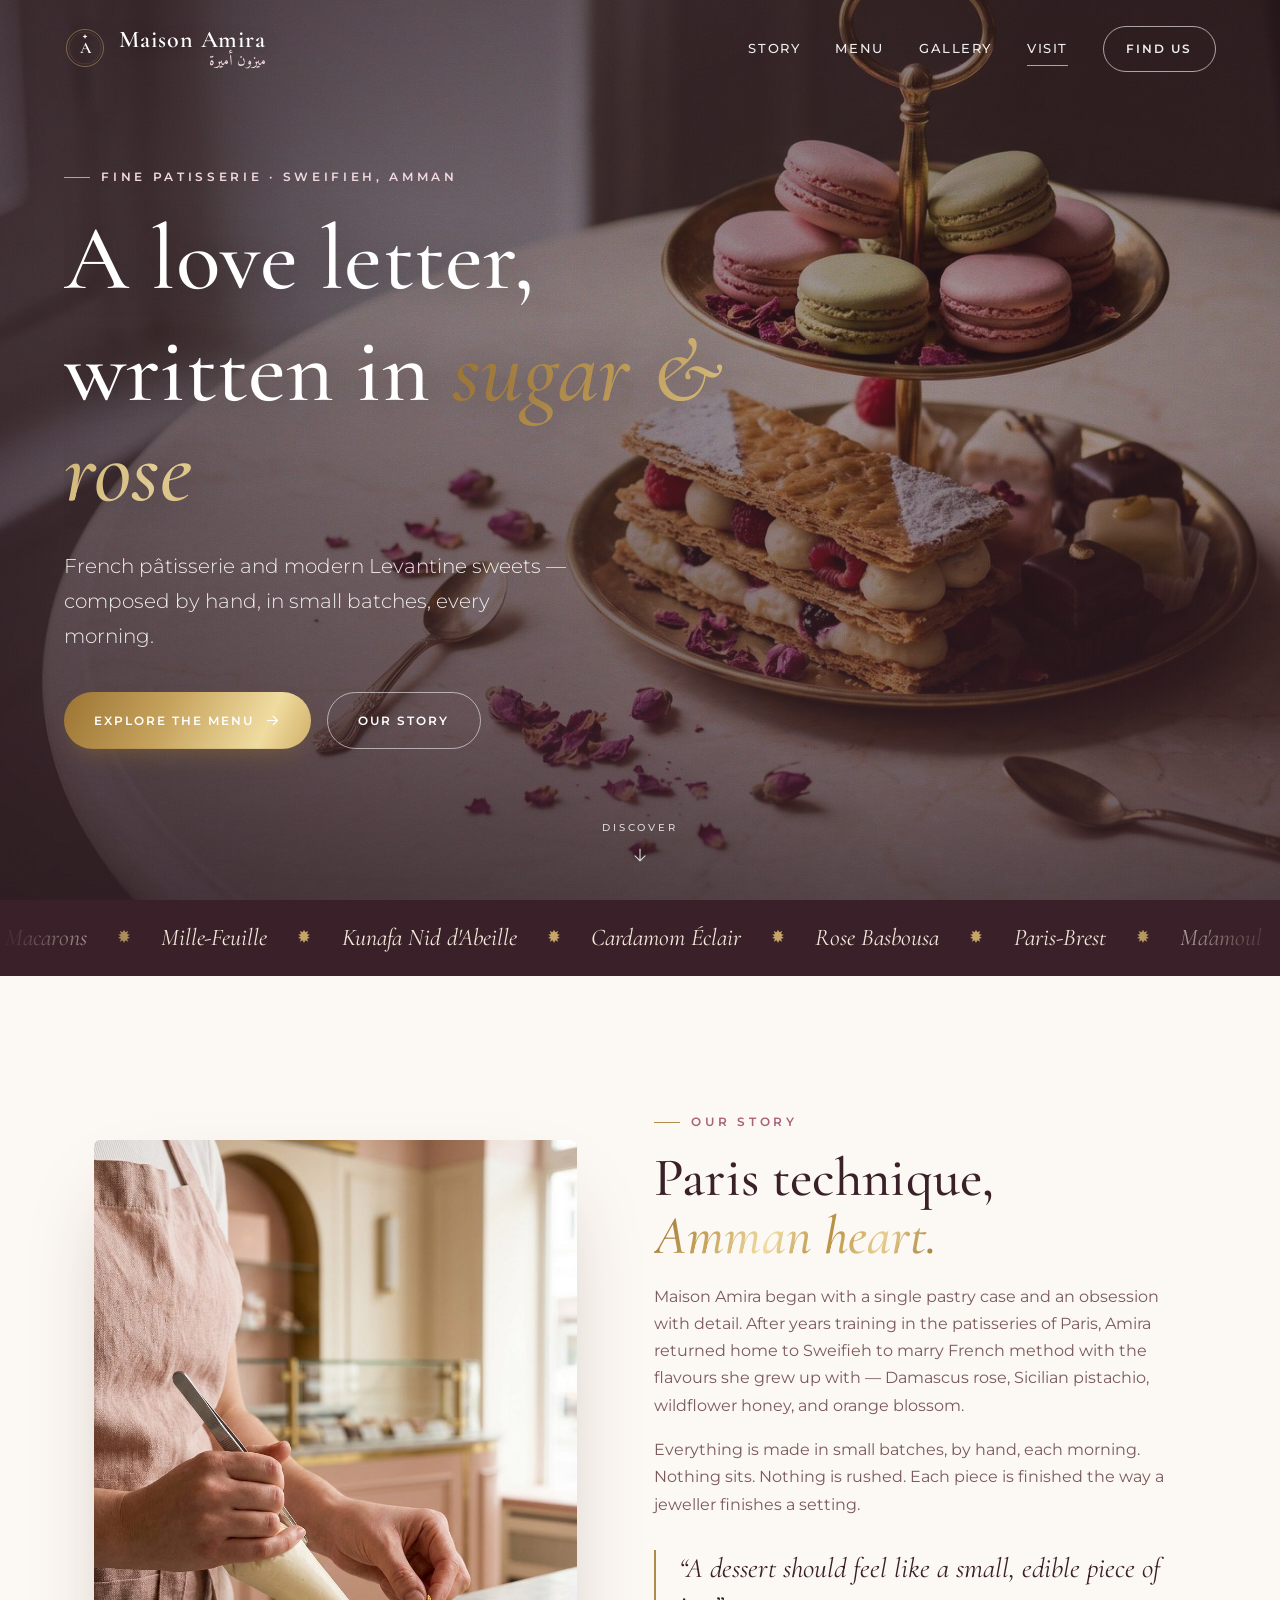
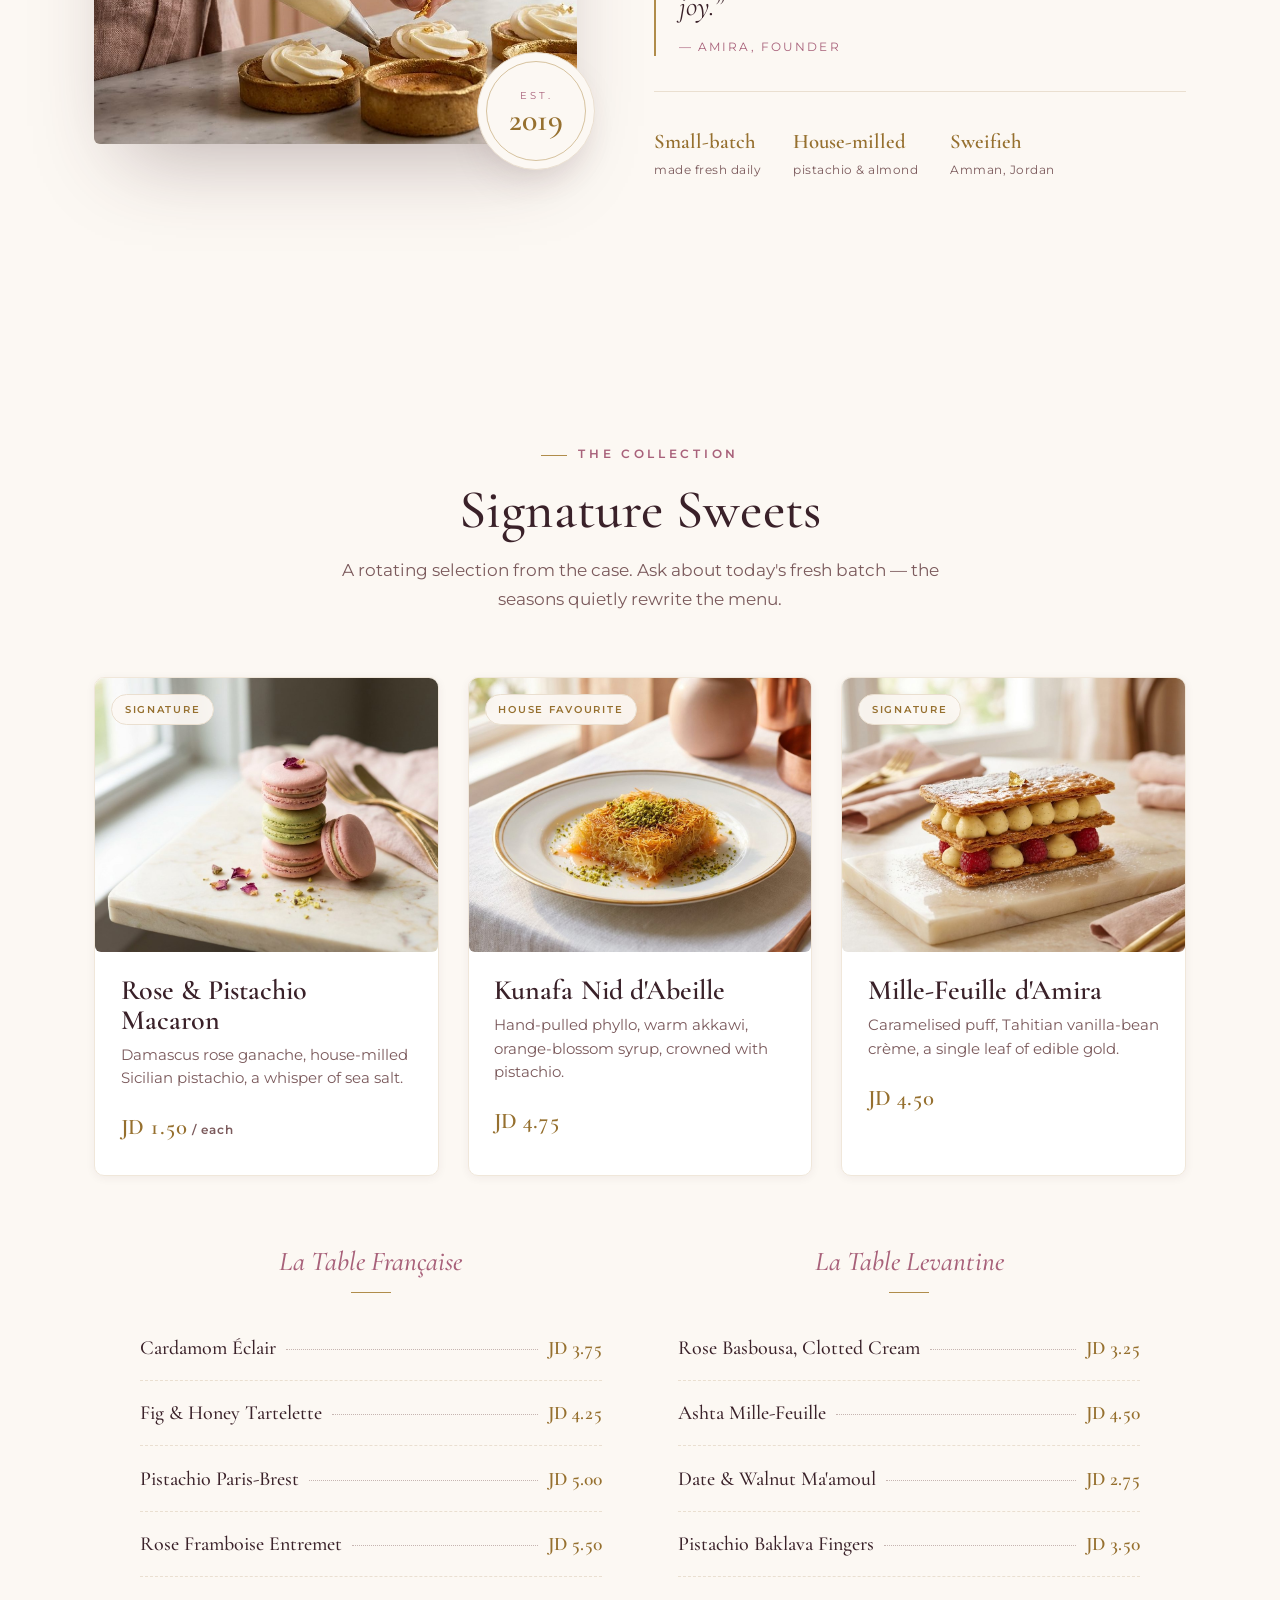
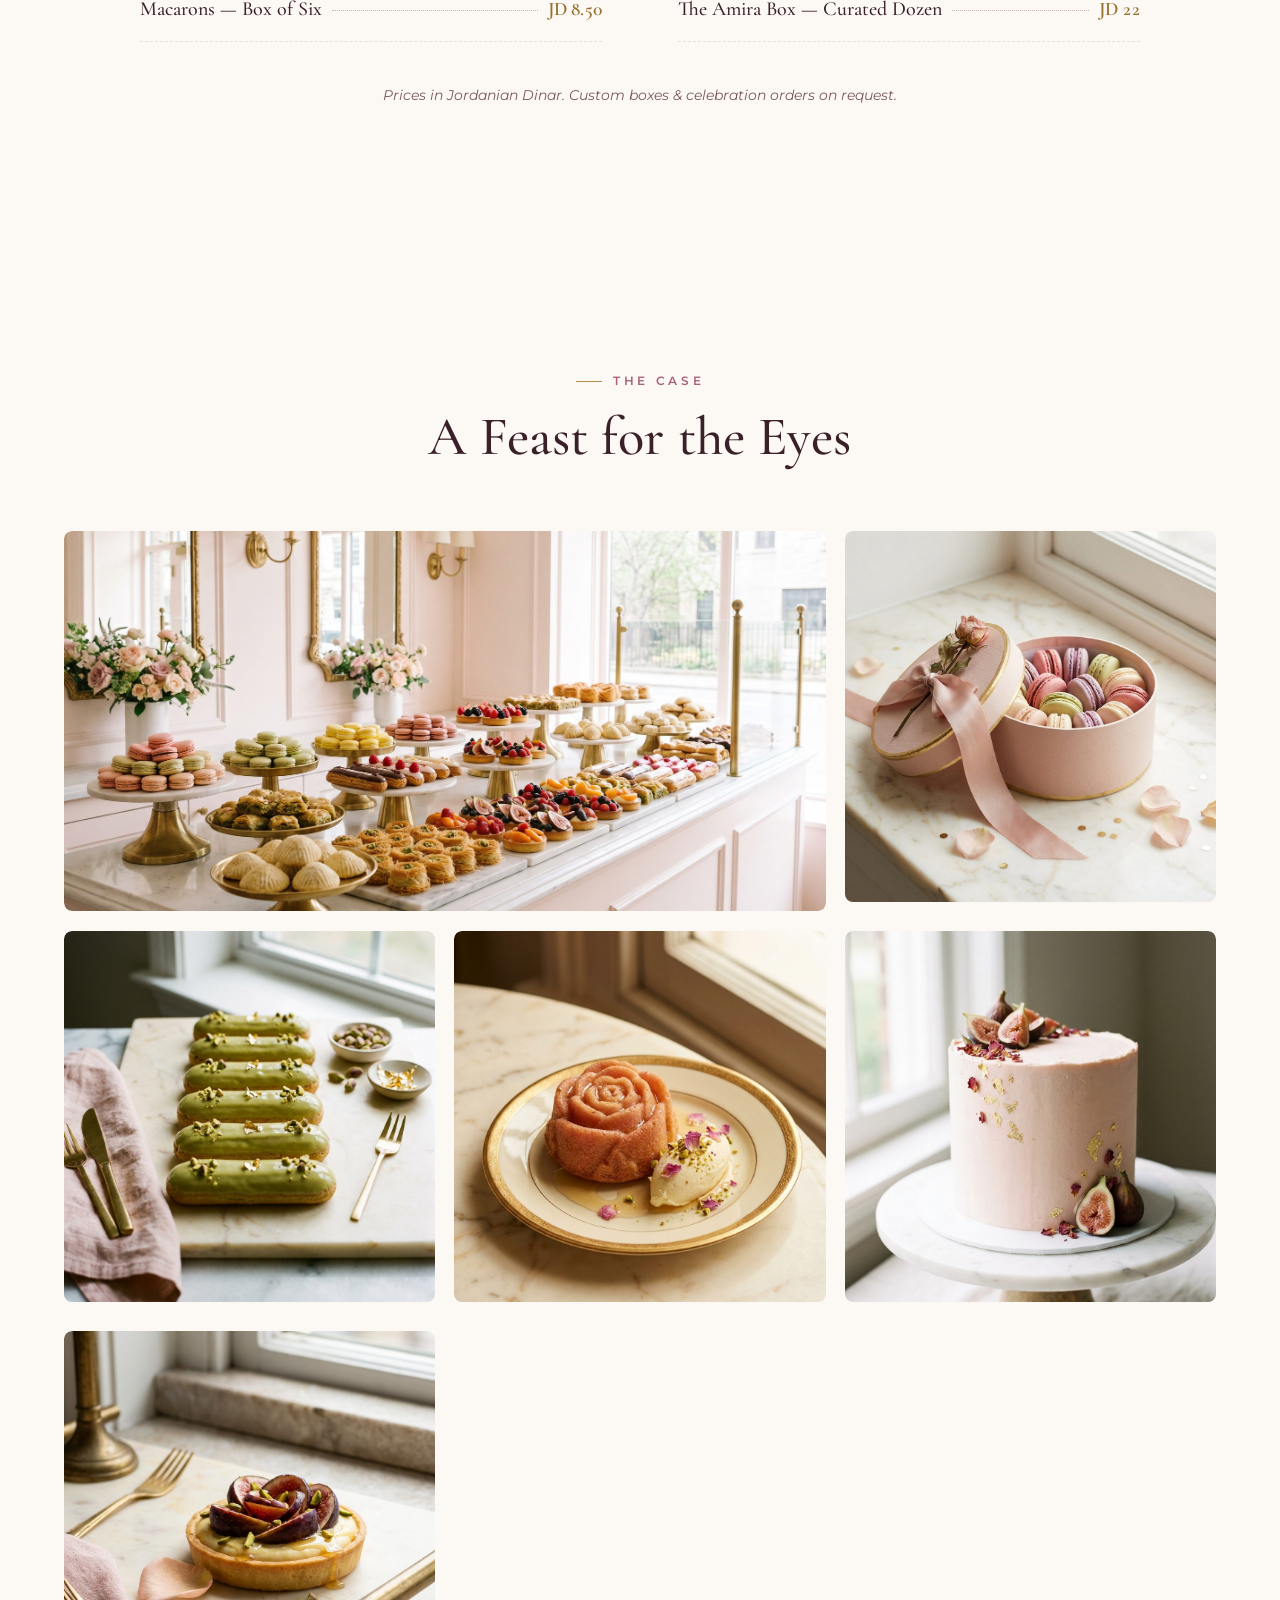
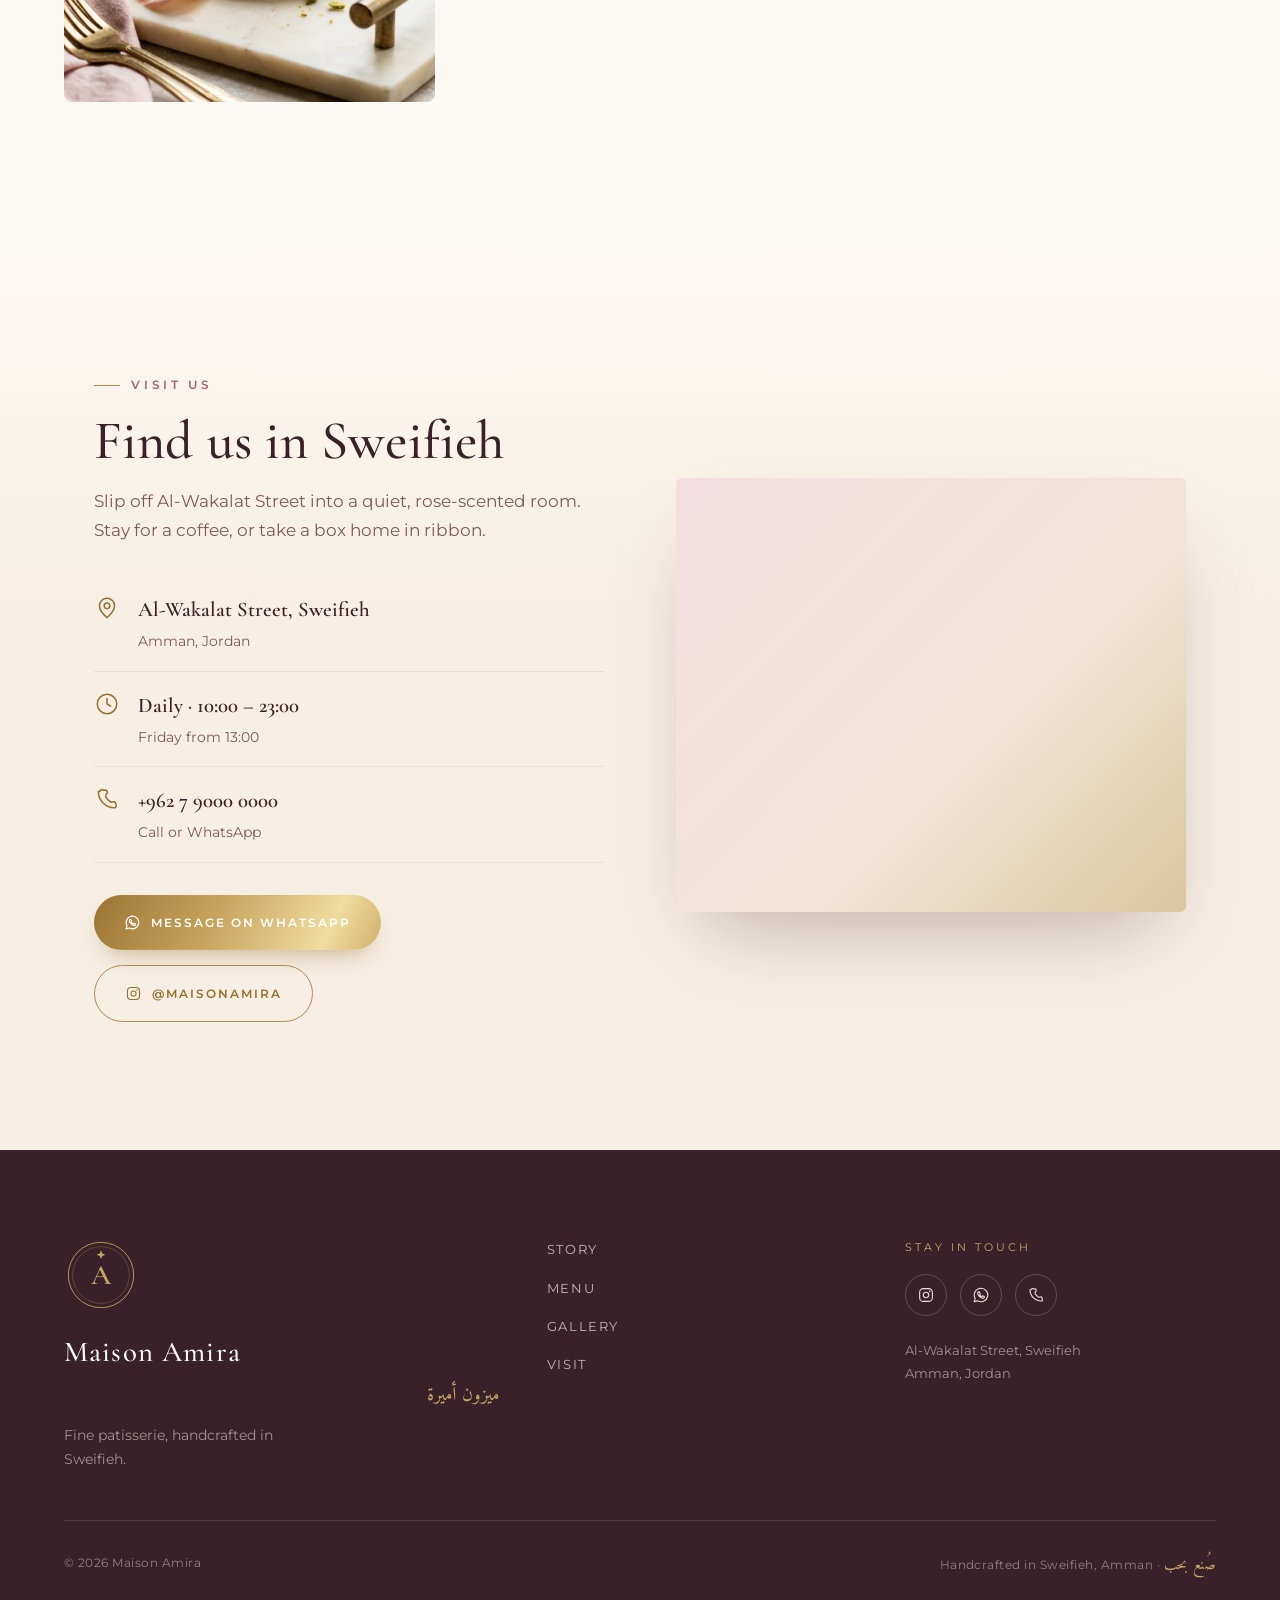
==== index.html @ 4241ad77 "Initial commit: Maison Amira patisserie site Static showcase site for a high-end dessert shop in Swe" ====
<!DOCTYPE html>
<html lang="en">
<head>
<meta charset="UTF-8" />
<meta name="viewport" content="width=device-width, initial-scale=1.0" />
<meta name="theme-color" content="#FCF8F3" />
<title>Maison Amira — Fine Patisserie · Sweifieh, Amman</title>
<meta name="description" content="Maison Amira is a fine patisserie in Sweifieh, Amman — French pâtisserie and modern Levantine sweets, handcrafted in small batches every morning." />

<!-- Open Graph / social -->
<meta property="og:type" content="website" />
<meta property="og:title" content="Maison Amira — Fine Patisserie · Sweifieh, Amman" />
<meta property="og:description" content="French pâtisserie and modern Levantine sweets, handcrafted in small batches every morning in Sweifieh, Amman." />
<meta property="og:image" content="assets/img/hero.jpg" />
<meta name="twitter:card" content="summary_large_image" />

<!-- Favicon: inline SVG monogram -->
<link rel="icon" href="data:image/svg+xml,%3Csvg xmlns='http://www.w3.org/2000/svg' viewBox='0 0 32 32'%3E%3Crect width='32' height='32' rx='7' fill='%23FCF8F3'/%3E%3Ctext x='16' y='23' font-family='Georgia,serif' font-size='19' font-weight='600' fill='%23B08C4A' text-anchor='middle'%3EA%3C/text%3E%3C/svg%3E" />

<!-- Fonts -->
<link rel="preconnect" href="https://fonts.googleapis.com" />
<link rel="preconnect" href="https://fonts.gstatic.com" crossorigin />
<link href="https://fonts.googleapis.com/css2?family=Cormorant+Garamond:ital,wght@0,400;0,500;0,600;0,700;1,400;1,500;1,600&family=Montserrat:wght@300;400;500;600&family=Amiri:wght@400;700&display=swap" rel="stylesheet" />

<link rel="stylesheet" href="css/styles.css?v=4" />
</head>
<body>

<!-- ============================================================
     LOADER — custom animated logo intro (masks first paint)
============================================================ -->
<div class="loader" id="loader" role="presentation" aria-hidden="true">
  <div class="loader__inner">
    <svg class="emblem emblem--lg" viewBox="0 0 120 120" fill="none" aria-hidden="true">
      <circle class="emblem__ring" cx="60" cy="60" r="53" />
      <circle class="emblem__ring emblem__ring--thin" cx="60" cy="60" r="46" />
      <path class="emblem__sprig" d="M60 96 C50 92 44 84 43 74" />
      <path class="emblem__sprig" d="M60 96 C70 92 76 84 77 74" />
      <path class="emblem__leaf" d="M47 82c-4-2-7-1-9 1 3 2 6 2 9-1z" />
      <path class="emblem__leaf" d="M50 88c-4-1-7 0-8 3 3 1 6 0 8-3z" />
      <path class="emblem__leaf" d="M73 82c4-2 7-1 9 1-3 2-6 2-9-1z" />
      <path class="emblem__leaf" d="M70 88c4-1 7 0 8 3-3 1-6 0-8-3z" />
      <path class="emblem__star" d="M60 20l2 5 5 2-5 2-2 5-2-5-5-2 5-2z" />
      <text class="emblem__mono" x="60" y="72" text-anchor="middle">A</text>
    </svg>
    <div class="loader__word">
      <span class="loader__name">Maison Amira</span>
      <span class="loader__ar" lang="ar" dir="rtl">ميزون أميرة</span>
    </div>
  </div>
</div>

<!-- ============================================================
     NAV
============================================================ -->
<header class="nav" id="nav">
  <div class="nav__wrap">
    <a class="brand" href="#top" aria-label="Maison Amira — home">
      <svg class="emblem emblem--sm" viewBox="0 0 120 120" fill="none" aria-hidden="true">
        <circle class="emblem__ring" cx="60" cy="60" r="53" />
        <circle class="emblem__ring emblem__ring--thin" cx="60" cy="60" r="46" />
        <path class="emblem__star" d="M60 20l2 5 5 2-5 2-2 5-2-5-5-2 5-2z" />
        <text class="emblem__mono" x="60" y="74" text-anchor="middle">A</text>
      </svg>
      <span class="brand__text">
        <span class="brand__name">Maison Amira</span>
        <span class="brand__ar" lang="ar" dir="rtl">ميزون أميرة</span>
      </span>
    </a>

    <nav class="nav__links" aria-label="Primary">
      <a href="#story">Story</a>
      <a href="#menu">Menu</a>
      <a href="#gallery">Gallery</a>
      <a href="#visit">Visit</a>
      <a class="btn btn--ghost nav__cta" href="#visit">Find Us</a>
    </nav>

    <button class="nav__toggle" id="navToggle" aria-label="Open menu" aria-expanded="false" aria-controls="mobileMenu">
      <span></span><span></span><span></span>
    </button>
  </div>
</header>

<!-- Mobile menu -->
<div class="mobile-menu" id="mobileMenu" aria-hidden="true">
  <nav class="mobile-menu__links" aria-label="Mobile">
    <a href="#story">Story</a>
    <a href="#menu">Menu</a>
    <a href="#gallery">Gallery</a>
    <a href="#visit">Visit</a>
    <a class="btn btn--gold" href="#visit">Find Us</a>
  </nav>
  <span class="mobile-menu__ar" lang="ar" dir="rtl">ميزون أميرة</span>
</div>

<main id="top">

  <!-- ==========================================================
       HERO
  ========================================================== -->
  <section class="hero" id="hero" data-cursor="dark">
    <div class="hero__media" data-parallax="0.18">
      <div class="hero__kenburns" style="background-image:url('assets/img/hero.jpg')" aria-hidden="true"></div>
      <!-- Optional muted video hero: drop your file at assets/hero.mp4 (+ .webm)
           and uncomment. It layers over the poster with zero other changes.
      <video class="hero__video" autoplay muted loop playsinline poster="assets/img/hero.jpg">
        <source src="assets/hero.webm" type="video/webm" />
        <source src="assets/hero.mp4"  type="video/mp4"  />
      </video>
      -->
    </div>
    <div class="hero__scrim" aria-hidden="true"></div>
    <div class="hero__grain" aria-hidden="true"></div>

    <div class="hero__content" data-parallax="-0.06">
      <p class="eyebrow eyebrow--light hero__el">Fine Patisserie · Sweifieh, Amman</p>
      <h1 class="hero__title">
        <span class="line"><span class="line__inner">A love letter,</span></span>
        <span class="line"><span class="line__inner">written in <em>sugar &amp; rose</em></span></span>
      </h1>
      <p class="hero__sub hero__el">
        French pâtisserie and modern Levantine sweets — composed by hand,
        in small batches, every morning.
      </p>
      <div class="hero__cta hero__el">
        <a class="btn btn--gold" href="#menu">
          Explore the Menu
          <svg viewBox="0 0 24 24" class="btn__icon" aria-hidden="true"><path d="M5 12h14M13 6l6 6-6 6" /></svg>
        </a>
        <a class="btn btn--line-light" href="#story">Our Story</a>
      </div>
    </div>

    <a href="#story" class="hero__scroll" aria-label="Scroll to story">
      <span>Discover</span>
      <svg viewBox="0 0 24 24" aria-hidden="true"><path d="M12 5v14M6 13l6 6 6-6" /></svg>
    </a>
  </section>

  <!-- ==========================================================
       MARQUEE
  ========================================================== -->
  <div class="marquee" aria-hidden="true" data-cursor="dark">
    <div class="marquee__track">
      <!-- duplicated twice for a seamless loop -->
      <span class="marquee__group">
        <span>Macarons</span><i class="blossom"></i>
        <span>Mille-Feuille</span><i class="blossom"></i>
        <span>Kunafa Nid d'Abeille</span><i class="blossom"></i>
        <span>Cardamom Éclair</span><i class="blossom"></i>
        <span>Rose Basbousa</span><i class="blossom"></i>
        <span>Paris-Brest</span><i class="blossom"></i>
        <span>Ma'amoul</span><i class="blossom"></i>
        <span>Ashta</span><i class="blossom"></i>
        <span>Baklava</span><i class="blossom"></i>
        <span>Entremets</span><i class="blossom"></i>
      </span>
      <span class="marquee__group">
        <span>Macarons</span><i class="blossom"></i>
        <span>Mille-Feuille</span><i class="blossom"></i>
        <span>Kunafa Nid d'Abeille</span><i class="blossom"></i>
        <span>Cardamom Éclair</span><i class="blossom"></i>
        <span>Rose Basbousa</span><i class="blossom"></i>
        <span>Paris-Brest</span><i class="blossom"></i>
        <span>Ma'amoul</span><i class="blossom"></i>
        <span>Ashta</span><i class="blossom"></i>
        <span>Baklava</span><i class="blossom"></i>
        <span>Entremets</span><i class="blossom"></i>
      </span>
    </div>
  </div>

  <!-- ==========================================================
       STORY
  ========================================================== -->
  <section class="story section" id="story">
    <div class="story__grid">
      <div class="story__media reveal">
        <div class="img-frame img-frame--tall">
          <img loading="lazy" onerror="this.classList.add('img-failed')"
               src="assets/img/story.jpg"
               alt="A Maison Amira pastry chef pipes cream and places gold leaf onto delicate tartlets" />
        </div>
        <div class="story__badge">
          <span class="story__badge-year">Est.</span>
          <span class="story__badge-num">2019</span>
        </div>
      </div>

      <div class="story__body">
        <p class="eyebrow reveal">Our Story</p>
        <h2 class="reveal">Paris technique,<br /><em>Amman heart.</em></h2>
        <p class="reveal">
          Maison Amira began with a single pastry case and an obsession with detail.
          After years training in the patisseries of Paris, Amira returned home to Sweifieh
          to marry French method with the flavours she grew up with — Damascus rose,
          Sicilian pistachio, wildflower honey, and orange blossom.
        </p>
        <p class="reveal">
          Everything is made in small batches, by hand, each morning. Nothing sits.
          Nothing is rushed. Each piece is finished the way a jeweller finishes a setting.
        </p>
        <blockquote class="pull-quote reveal">
          “A dessert should feel like a small, edible piece of joy.”
          <cite>— Amira, Founder</cite>
        </blockquote>
        <ul class="story__stats reveal">
          <li><strong>Small-batch</strong><span>made fresh daily</span></li>
          <li><strong>House-milled</strong><span>pistachio &amp; almond</span></li>
          <li><strong>Sweifieh</strong><span>Amman, Jordan</span></li>
        </ul>
      </div>
    </div>
  </section>

  <!-- ==========================================================
       MENU
  ========================================================== -->
  <section class="menu section" id="menu">
    <div class="section__head">
      <p class="eyebrow reveal">The Collection</p>
      <h2 class="reveal">Signature Sweets</h2>
      <p class="section__lead reveal">
        A rotating selection from the case. Ask about today's fresh batch —
        the seasons quietly rewrite the menu.
      </p>
    </div>

    <!-- Featured trio -->
    <div class="menu__featured">
      <article class="feat reveal">
        <div class="img-frame feat__img">
          <img loading="lazy" onerror="this.classList.add('img-failed')"
               src="assets/img/macaron.jpg"
               alt="Rose and pistachio macarons stacked on marble" />
          <span class="feat__tag">Signature</span>
        </div>
        <div class="feat__body">
          <h3>Rose &amp; Pistachio Macaron</h3>
          <p>Damascus rose ganache, house-milled Sicilian pistachio, a whisper of sea salt.</p>
          <span class="feat__price">JD 1.50 <em>/ each</em></span>
        </div>
      </article>

      <article class="feat reveal" data-reveal-delay="1">
        <div class="img-frame feat__img">
          <img loading="lazy" onerror="this.classList.add('img-failed')"
               src="assets/img/kunafa.jpg"
               alt="Golden kunafa topped with crushed pistachio on a gold-rimmed plate" />
          <span class="feat__tag">House Favourite</span>
        </div>
        <div class="feat__body">
          <h3>Kunafa Nid d'Abeille</h3>
          <p>Hand-pulled phyllo, warm akkawi, orange-blossom syrup, crowned with pistachio.</p>
          <span class="feat__price">JD 4.75</span>
        </div>
      </article>

      <article class="feat reveal" data-reveal-delay="2">
        <div class="img-frame feat__img">
          <img loading="lazy" onerror="this.classList.add('img-failed')"
               src="assets/img/millefeuille.jpg"
               alt="Mille-feuille with vanilla cream, raspberries and gold leaf" />
          <span class="feat__tag">Signature</span>
        </div>
        <div class="feat__body">
          <h3>Mille-Feuille d'Amira</h3>
          <p>Caramelised puff, Tahitian vanilla-bean crème, a single leaf of edible gold.</p>
          <span class="feat__price">JD 4.50</span>
        </div>
      </article>
    </div>

    <!-- Full list -->
    <div class="menu__lists">
      <div class="menu__col reveal">
        <h3 class="menu__cat">La Table Française</h3>
        <ul class="menu__list">
          <li><span class="menu__name">Cardamom Éclair</span><span class="menu__dots"></span><span class="menu__price">JD 3.75</span></li>
          <li><span class="menu__name">Fig &amp; Honey Tartelette</span><span class="menu__dots"></span><span class="menu__price">JD 4.25</span></li>
          <li><span class="menu__name">Pistachio Paris-Brest</span><span class="menu__dots"></span><span class="menu__price">JD 5.00</span></li>
          <li><span class="menu__name">Rose Framboise Entremet</span><span class="menu__dots"></span><span class="menu__price">JD 5.50</span></li>
          <li><span class="menu__name">Macarons — Box of Six</span><span class="menu__dots"></span><span class="menu__price">JD 8.50</span></li>
        </ul>
      </div>

      <div class="menu__col reveal" data-reveal-delay="1">
        <h3 class="menu__cat">La Table Levantine</h3>
        <ul class="menu__list">
          <li><span class="menu__name">Rose Basbousa, Clotted Cream</span><span class="menu__dots"></span><span class="menu__price">JD 3.25</span></li>
          <li><span class="menu__name">Ashta Mille-Feuille</span><span class="menu__dots"></span><span class="menu__price">JD 4.50</span></li>
          <li><span class="menu__name">Date &amp; Walnut Ma'amoul</span><span class="menu__dots"></span><span class="menu__price">JD 2.75</span></li>
          <li><span class="menu__name">Pistachio Baklava Fingers</span><span class="menu__dots"></span><span class="menu__price">JD 3.50</span></li>
          <li><span class="menu__name">The Amira Box — Curated Dozen</span><span class="menu__dots"></span><span class="menu__price">JD 22</span></li>
        </ul>
      </div>
    </div>
    <p class="menu__note reveal">Prices in Jordanian Dinar. Custom boxes &amp; celebration orders on request.</p>
  </section>

  <!-- ==========================================================
       GALLERY
  ========================================================== -->
  <section class="gallery section" id="gallery">
    <div class="section__head">
      <p class="eyebrow reveal">The Case</p>
      <h2 class="reveal">A Feast for the Eyes</h2>
    </div>

    <div class="gallery__grid">
      <figure class="gcard reveal" data-src="assets/img/display.jpg">
        <div class="img-frame"><img loading="lazy" onerror="this.classList.add('img-failed')" src="assets/img/display.jpg" alt="The Maison Amira patisserie counter, laid with pastries on gold stands" /></div>
        <figcaption>The patisserie counter</figcaption>
      </figure>
      <figure class="gcard reveal" data-reveal-delay="1" data-src="assets/img/box.jpg">
        <div class="img-frame"><img loading="lazy" onerror="this.classList.add('img-failed')" src="assets/img/box.jpg" alt="A blush gift box of assorted macarons tied with silk ribbon" /></div>
        <figcaption>The Amira Box</figcaption>
      </figure>
      <figure class="gcard reveal" data-reveal-delay="2" data-src="assets/img/eclair.jpg">
        <div class="img-frame"><img loading="lazy" onerror="this.classList.add('img-failed')" src="assets/img/eclair.jpg" alt="Pistachio-glazed éclairs finished with gold leaf" /></div>
        <figcaption>Pistachio éclairs</figcaption>
      </figure>
      <figure class="gcard reveal" data-src="assets/img/basbousa.jpg">
        <div class="img-frame"><img loading="lazy" onerror="this.classList.add('img-failed')" src="assets/img/basbousa.jpg" alt="Rose basbousa with a quenelle of clotted cream and pistachio" /></div>
        <figcaption>Rose basbousa &amp; cream</figcaption>
      </figure>
      <figure class="gcard reveal" data-reveal-delay="1" data-src="assets/img/cake.jpg">
        <div class="img-frame"><img loading="lazy" onerror="this.classList.add('img-failed')" src="assets/img/cake.jpg" alt="A blush celebration cake with gold leaf and fresh figs" /></div>
        <figcaption>Celebration cakes, to order</figcaption>
      </figure>
      <figure class="gcard reveal" data-reveal-delay="2" data-src="assets/img/tart.jpg">
        <div class="img-frame"><img loading="lazy" onerror="this.classList.add('img-failed')" src="assets/img/tart.jpg" alt="Fig and honey tartelette with vanilla cream" /></div>
        <figcaption>Fig &amp; honey tartelette</figcaption>
      </figure>
    </div>
  </section>

  <!-- ==========================================================
       VISIT
  ========================================================== -->
  <section class="visit section" id="visit">
    <div class="visit__grid">
      <div class="visit__info">
        <p class="eyebrow reveal">Visit Us</p>
        <h2 class="reveal">Find us in Sweifieh</h2>
        <p class="section__lead reveal">
          Slip off Al-Wakalat Street into a quiet, rose-scented room.
          Stay for a coffee, or take a box home in ribbon.
        </p>

        <ul class="visit__details reveal">
          <li>
            <svg class="ico" viewBox="0 0 24 24" aria-hidden="true"><path d="M12 21s7-6.3 7-11a7 7 0 1 0-14 0c0 4.7 7 11 7 11z"/><circle cx="12" cy="10" r="2.6"/></svg>
            <div><strong>Al-Wakalat Street, Sweifieh</strong><span>Amman, Jordan</span></div>
          </li>
          <li>
            <svg class="ico" viewBox="0 0 24 24" aria-hidden="true"><circle cx="12" cy="12" r="9"/><path d="M12 7v5l3.5 2"/></svg>
            <div><strong>Daily · 10:00 – 23:00</strong><span>Friday from 13:00</span></div>
          </li>
          <li>
            <svg class="ico" viewBox="0 0 24 24" aria-hidden="true"><path d="M4 5c0 8.3 6.7 15 15 15 1 0 1.7-.8 1.5-1.8l-.5-2.4a1.5 1.5 0 0 0-1.7-1.2l-2.6.4a12 12 0 0 1-4.9-4.9l.4-2.6A1.5 1.5 0 0 0 9.7 4l-2.4-.5C6.3 3.3 5.5 4 5.5 5H4z"/></svg>
            <div><strong>+962 7 9000 0000</strong><span>Call or WhatsApp</span></div>
          </li>
        </ul>

        <div class="visit__cta reveal">
          <a class="btn btn--gold" href="https://wa.me/962790000000" target="_blank" rel="noopener">
            <svg class="btn__icon" viewBox="0 0 24 24" aria-hidden="true"><path d="M12 3a9 9 0 0 0-7.7 13.6L3 21l4.5-1.2A9 9 0 1 0 12 3z"/><path d="M8.5 8.4c.2-.5.4-.5.6-.5h.5c.2 0 .4 0 .6.5l.7 1.6c.1.2 0 .4-.1.6l-.5.6c-.1.2-.2.3 0 .6a6 6 0 0 0 2.6 2.3c.3.1.4.1.6-.1l.6-.7c.2-.2.3-.2.6-.1l1.6.8c.2.1.3.2.3.4 0 .5-.3 1.3-.9 1.5-1 .4-2.3.2-4-.7a9 9 0 0 1-3.5-3.6c-.7-1.3-.7-2.4-.3-3.5z"/></svg>
            Message on WhatsApp
          </a>
          <a class="btn btn--line" href="https://instagram.com/maisonamira" target="_blank" rel="noopener">
            <svg class="btn__icon" viewBox="0 0 24 24" aria-hidden="true"><rect x="3.5" y="3.5" width="17" height="17" rx="5"/><circle cx="12" cy="12" r="3.6"/><circle cx="17" cy="7" r="1.1" fill="currentColor" stroke="none"/></svg>
            @maisonamira
          </a>
        </div>
      </div>

      <div class="visit__map reveal">
        <div class="img-frame img-frame--map">
          <iframe
            title="Map of Maison Amira in Sweifieh, Amman"
            src="https://www.google.com/maps?q=Sweifieh,+Amman,+Jordan&z=15&output=embed"
            loading="lazy" referrerpolicy="no-referrer-when-downgrade"></iframe>
        </div>
      </div>
    </div>
  </section>

</main>

<!-- ============================================================
     FOOTER
============================================================ -->
<footer class="footer" data-cursor="dark">
  <div class="footer__top">
    <div class="footer__brand">
      <svg class="emblem emblem--md" viewBox="0 0 120 120" fill="none" aria-hidden="true">
        <circle class="emblem__ring" cx="60" cy="60" r="53" />
        <circle class="emblem__ring emblem__ring--thin" cx="60" cy="60" r="46" />
        <path class="emblem__star" d="M60 20l2 5 5 2-5 2-2 5-2-5-5-2 5-2z" />
        <text class="emblem__mono" x="60" y="74" text-anchor="middle">A</text>
      </svg>
      <p class="footer__name">Maison Amira</p>
      <p class="footer__ar" lang="ar" dir="rtl">ميزون أميرة</p>
      <p class="footer__tag">Fine patisserie, handcrafted in Sweifieh.</p>
    </div>

    <nav class="footer__nav" aria-label="Footer">
      <a href="#story">Story</a>
      <a href="#menu">Menu</a>
      <a href="#gallery">Gallery</a>
      <a href="#visit">Visit</a>
    </nav>

    <div class="footer__connect">
      <p class="footer__label">Stay in touch</p>
      <div class="footer__social">
        <a href="https://instagram.com/maisonamira" target="_blank" rel="noopener" aria-label="Instagram">
          <svg viewBox="0 0 24 24" aria-hidden="true"><rect x="3.5" y="3.5" width="17" height="17" rx="5"/><circle cx="12" cy="12" r="3.6"/><circle cx="17" cy="7" r="1.1" fill="currentColor" stroke="none"/></svg>
        </a>
        <a href="https://wa.me/962790000000" target="_blank" rel="noopener" aria-label="WhatsApp">
          <svg viewBox="0 0 24 24" aria-hidden="true"><path d="M12 3a9 9 0 0 0-7.7 13.6L3 21l4.5-1.2A9 9 0 1 0 12 3z"/><path d="M8.5 8.4c.2-.5.4-.5.6-.5h.5c.2 0 .4 0 .6.5l.7 1.6c.1.2 0 .4-.1.6l-.5.6c-.1.2-.2.3 0 .6a6 6 0 0 0 2.6 2.3c.3.1.4.1.6-.1l.6-.7c.2-.2.3-.2.6-.1l1.6.8c.2.1.3.2.3.4 0 .5-.3 1.3-.9 1.5-1 .4-2.3.2-4-.7a9 9 0 0 1-3.5-3.6c-.7-1.3-.7-2.4-.3-3.5z"/></svg>
        </a>
        <a href="tel:+962790000000" aria-label="Phone">
          <svg viewBox="0 0 24 24" aria-hidden="true"><path d="M4 5c0 8.3 6.7 15 15 15 1 0 1.7-.8 1.5-1.8l-.5-2.4a1.5 1.5 0 0 0-1.7-1.2l-2.6.4a12 12 0 0 1-4.9-4.9l.4-2.6A1.5 1.5 0 0 0 9.7 4l-2.4-.5C6.3 3.3 5.5 4 5.5 5H4z"/></svg>
        </a>
      </div>
      <p class="footer__addr">Al-Wakalat Street, Sweifieh<br />Amman, Jordan</p>
    </div>
  </div>

  <div class="footer__bottom">
    <p>© <span id="year">2026</span> Maison Amira</p>
    <p>Handcrafted in Sweifieh, Amman · <span lang="ar" dir="rtl">صُنع بحب</span></p>
  </div>
</footer>

<!-- Lightbox -->
<div class="lightbox" id="lightbox" aria-hidden="true" role="dialog" aria-modal="true" aria-label="Image viewer">
  <button class="lightbox__close" id="lightboxClose" aria-label="Close image">
    <svg viewBox="0 0 24 24" aria-hidden="true"><path d="M6 6l12 12M18 6L6 18"/></svg>
  </button>
  <img id="lightboxImg" src="" alt="" />
</div>

<!-- Custom cursor (fine-pointer devices only; activated by JS) -->
<div class="cursor-layer" aria-hidden="true">
  <div class="cursor" id="cursor"><span class="cursor__label"></span></div>
  <div class="cursor__dot" id="cursorDot"></div>
</div>

<script src="js/main.js?v=4"></script>
</body>
</html>
---- css/styles.css ----
/* =============================================================
   MAISON AMIRA — Fine Patisserie
   Design system: Blush & Gold Patisserie
   Cormorant Garamond (display) · Montserrat (UI) · Amiri (Arabic)
============================================================= */

/* ---------- Tokens ---------- */
:root {
  /* Surfaces */
  --cream:        #FCF8F3;
  --cream-2:      #F7EFE4;
  --sand:         #F1E5D6;
  --blush:        #F4DEE2;
  --blush-2:      #ECC7CE;

  /* Rose */
  --rose:         #C5859A;
  --rose-deep:    #A8617A;

  /* Ink */
  --wine:         #4A2A31;   /* primary text */
  --espresso:     #3A2129;
  --ink:          #2A1A20;
  --muted:        #7B5A5C;   /* body-muted, AA on cream */
  --muted-2:      #9A7E7A;

  /* Gold */
  --gold:         #B08C4A;
  --gold-soft:    #C6A667;
  --gold-deep:    #96702F;
  --gold-foil:    linear-gradient(115deg,#9C7433 0%,#C7A45E 22%,#F0DCA0 42%,#B98F42 60%,#E7CE8E 78%,#9C7433 100%);

  /* Lines */
  --line:         #EADFD0;
  --line-soft:    #F0E7DA;

  /* Type */
  --serif: "Cormorant Garamond", Georgia, "Times New Roman", serif;
  --sans:  "Montserrat", system-ui, -apple-system, "Segoe UI", sans-serif;
  --arab:  "Amiri", "Cormorant Garamond", serif;

  /* Rhythm */
  --container: 1220px;
  --gutter: clamp(1.25rem, 5vw, 5rem);
  --section-y: clamp(4.5rem, 10vw, 9rem);

  /* Motion */
  --ease: cubic-bezier(.22,.61,.36,1);
  --ease-out: cubic-bezier(.16,1,.3,1);

  --shadow-sm: 0 2px 10px rgba(74,42,49,.06);
  --shadow-md: 0 18px 45px -20px rgba(74,42,49,.28);
  --shadow-lg: 0 40px 80px -30px rgba(74,42,49,.35);

  --nav-h: 88px;
}

/* ---------- Reset ---------- */
*, *::before, *::after { box-sizing: border-box; margin: 0; padding: 0; }
html { scroll-behavior: smooth; -webkit-text-size-adjust: 100%; }
@media (prefers-reduced-motion: reduce) { html { scroll-behavior: auto; } }

body {
  font-family: var(--sans);
  background: var(--cream);
  color: var(--wine);
  font-size: 1rem;
  line-height: 1.7;
  font-weight: 400;
  -webkit-font-smoothing: antialiased;
  text-rendering: optimizeLegibility;
  overflow-x: hidden;
}

img { max-width: 100%; display: block; }
a { color: inherit; text-decoration: none; }
button { font-family: inherit; cursor: pointer; border: none; background: none; color: inherit; }
::selection { background: var(--blush-2); color: var(--ink); }

:focus-visible {
  outline: 2px solid var(--gold);
  outline-offset: 3px;
  border-radius: 2px;
}

/* ---------- Typography ---------- */
h1, h2, h3 { font-family: var(--serif); font-weight: 500; line-height: 1.06; color: var(--espresso); letter-spacing: .002em; }
h2 { font-size: clamp(2.1rem, 4.6vw, 3.4rem); }
h3 { font-size: clamp(1.4rem, 2.3vw, 1.75rem); font-weight: 600; }
em { font-style: italic; }

h1 em, h2 em {
  font-style: italic;
  background: var(--gold-foil);
  -webkit-background-clip: text;
  background-clip: text;
  color: transparent;
}

.eyebrow {
  font-family: var(--sans);
  font-size: .72rem;
  font-weight: 600;
  letter-spacing: .32em;
  text-transform: uppercase;
  color: var(--rose-deep);
  margin-bottom: 1.1rem;
  display: inline-flex;
  align-items: center;
  gap: .7rem;
}
.eyebrow::before {
  content: "";
  width: 26px; height: 1px;
  background: var(--gold);
  display: inline-block;
}
.eyebrow--light { color: #F3D9DE; }
.eyebrow--light::before { background: var(--gold-soft); }

/* ---------- Layout ---------- */
.section {
  padding: var(--section-y) var(--gutter);
  max-width: var(--container);
  margin: 0 auto;
}
.section__head { max-width: 640px; margin: 0 auto clamp(2.5rem, 5vw, 4rem); text-align: center; }
.section__head .eyebrow { justify-content: center; }
.section__lead { color: var(--muted); font-size: 1.05rem; margin-top: 1rem; }

/* ---------- Buttons ---------- */
.btn {
  display: inline-flex;
  align-items: center;
  gap: .6rem;
  font-family: var(--sans);
  font-size: .78rem;
  font-weight: 600;
  letter-spacing: .16em;
  text-transform: uppercase;
  padding: 1.05rem 1.9rem;
  border-radius: 100px;
  transition: transform .35s var(--ease), box-shadow .35s var(--ease), background .35s var(--ease), color .35s var(--ease), border-color .35s var(--ease);
  will-change: transform;
  white-space: nowrap;
}
.btn__icon { width: 17px; height: 17px; fill: none; stroke: currentColor; stroke-width: 1.6; stroke-linecap: round; stroke-linejoin: round; transition: transform .35s var(--ease); }
.btn:hover .btn__icon { transform: translateX(4px); }

.btn--gold {
  background: var(--gold-foil);
  background-size: 200% auto;
  color: #fff;
  box-shadow: 0 12px 26px -12px rgba(150,112,47,.6);
  background-position: 0% center;
}
.btn--gold:hover { transform: translateY(-3px); background-position: 100% center; box-shadow: 0 18px 34px -12px rgba(150,112,47,.7); }

.btn--line {
  border: 1px solid var(--gold);
  color: var(--gold-deep);
}
.btn--line:hover { background: var(--gold); color: #fff; transform: translateY(-3px); }

.btn--line-light {
  border: 1px solid rgba(255,255,255,.55);
  color: #fff;
}
.btn--line-light:hover { background: rgba(255,255,255,.14); border-color: #fff; transform: translateY(-3px); }

.btn--ghost {
  border: 1px solid var(--gold);
  color: var(--gold-deep);
  padding: .7rem 1.4rem;
}
.btn--ghost:hover { background: var(--gold); color: #fff; }

/* ---------- Emblem (logo mark) ---------- */
.emblem { display: block; }
.emblem__ring { stroke: var(--gold); stroke-width: 1.4; }
.emblem__ring--thin { stroke-width: .8; opacity: .55; }
.emblem__sprig { stroke: var(--gold); stroke-width: 1.4; stroke-linecap: round; }
.emblem__leaf { fill: var(--gold); }
.emblem__star { fill: var(--gold-soft); }
.emblem__mono { font-family: var(--serif); font-weight: 600; font-size: 46px; fill: var(--gold-deep); }
.emblem--sm { width: 42px; height: 42px; }
.emblem--md { width: 74px; height: 74px; }
.emblem--lg { width: 128px; height: 128px; }

/* ---------- Loader ---------- */
.loader {
  position: fixed; inset: 0; z-index: 2000;
  background: var(--cream);
  display: grid; place-items: center;
  transition: opacity .9s var(--ease), visibility .9s var(--ease);
  /* Failsafe: if JS never runs, the intro still clears and reveals the page. */
  animation: loaderFailsafe .8s ease 5s forwards;
}
@keyframes loaderFailsafe { to { opacity: 0; visibility: hidden; } }
.loader::after { /* soft blush glow behind mark */
  content: ""; position: absolute; width: 60vmin; height: 60vmin;
  background: radial-gradient(circle, rgba(236,199,206,.5), transparent 65%);
  filter: blur(20px);
}
.loader.is-done { opacity: 0; visibility: hidden; }
.loader__inner { position: relative; text-align: center; }

.loader .emblem__ring   { stroke-dasharray: 340; stroke-dashoffset: 340; animation: draw 1.15s var(--ease-out) forwards; }
.loader .emblem__ring--thin { animation-delay: .12s; stroke-dasharray: 300; stroke-dashoffset: 300; }
.loader .emblem__sprig  { stroke-dasharray: 40; stroke-dashoffset: 40; animation: draw .7s var(--ease-out) .5s forwards; }
.loader .emblem__leaf,
.loader .emblem__star   { opacity: 0; animation: fadeIn .5s ease .8s forwards; }
.loader .emblem__mono   { opacity: 0; transform-origin: 60px 60px; transform: scale(.6); animation: pop .7s var(--ease-out) .55s forwards; }

.loader__word { margin-top: 1.5rem; overflow: hidden; }
.loader__name {
  display: block;
  font-family: var(--serif);
  font-size: clamp(1.8rem, 5vw, 2.6rem);
  font-weight: 500;
  letter-spacing: .06em;
  color: var(--espresso);
  opacity: 0; transform: translateY(18px);
  animation: rise .9s var(--ease-out) .95s forwards;
}
.loader__ar {
  display: block;
  font-family: var(--arab);
  font-size: 1.35rem;
  color: var(--gold-deep);
  margin-top: .2rem;
  opacity: 0; transform: translateY(14px);
  animation: rise .9s var(--ease-out) 1.15s forwards;
}

@keyframes draw   { to { stroke-dashoffset: 0; } }
@keyframes fadeIn { to { opacity: 1; } }
@keyframes pop    { to { opacity: 1; transform: scale(1); } }
@keyframes rise   { to { opacity: 1; transform: translateY(0); } }

/* ---------- Nav ---------- */
.nav {
  position: fixed; top: 0; left: 0; right: 0; z-index: 900;
  transition: background .5s var(--ease), box-shadow .5s var(--ease), backdrop-filter .5s var(--ease);
}
.nav__wrap {
  max-width: 1360px; margin: 0 auto;
  display: flex; align-items: center; justify-content: space-between;
  padding: 1.6rem var(--gutter);
  transition: padding .5s var(--ease);
}
.nav.scrolled {
  background: rgba(252,248,243,.82);
  backdrop-filter: blur(14px) saturate(1.1);
  -webkit-backdrop-filter: blur(14px) saturate(1.1);
  box-shadow: 0 1px 0 var(--line-soft), 0 10px 30px -22px rgba(74,42,49,.4);
}
.nav.scrolled .nav__wrap { padding-top: .85rem; padding-bottom: .85rem; }

.brand { display: flex; align-items: center; gap: .8rem; }
.brand__text { display: flex; flex-direction: column; line-height: 1; }
.brand__name {
  font-family: var(--serif); font-size: 1.5rem; font-weight: 600;
  letter-spacing: .04em; color: var(--espresso);
}
.brand__ar { font-family: var(--arab); font-size: .95rem; color: var(--gold-deep); margin-top: 2px; }

/* Nav on transparent hero (before scroll) */
.nav:not(.scrolled) .brand__name { color: #fff; text-shadow: 0 1px 14px rgba(58,33,41,.35); }
.nav:not(.scrolled) .brand__ar { color: #F2D8DD; }
.nav:not(.scrolled) .emblem__ring,
.nav:not(.scrolled) .emblem__sprig { stroke: var(--gold-soft); }
.nav:not(.scrolled) .emblem__mono { fill: #fff; }
.nav:not(.scrolled) .emblem__star { fill: #fff; }
.nav:not(.scrolled) .nav__links > a { color: rgba(255,255,255,.92); }
.nav:not(.scrolled) .nav__links > a:not(.btn)::after { background: var(--gold-soft); }
.nav:not(.scrolled) .nav__cta { border-color: rgba(255,255,255,.6); color: #fff; }
.nav:not(.scrolled) .nav__cta:hover { background: rgba(255,255,255,.15); }

.nav__links { display: flex; align-items: center; gap: 2.2rem; }
.nav__links > a:not(.btn) {
  position: relative;
  font-size: .82rem; font-weight: 500; letter-spacing: .12em; text-transform: uppercase;
  color: var(--wine); padding: .3rem 0;
  transition: color .3s var(--ease);
}
.nav__links > a:not(.btn)::after {
  content: ""; position: absolute; left: 0; bottom: -2px;
  width: 100%; height: 1px; background: var(--gold);
  transform: scaleX(0); transform-origin: left; transition: transform .4s var(--ease);
}
.nav__links > a:not(.btn):hover::after,
.nav__links > a.active::after { transform: scaleX(1); }
.nav__links > a.active { color: var(--gold-deep); }

/* Hamburger */
.nav__toggle { display: none; width: 44px; height: 44px; flex-direction: column; justify-content: center; align-items: center; gap: 5px; }
.nav__toggle span { display: block; width: 24px; height: 1.6px; background: var(--espresso); transition: transform .4s var(--ease), opacity .3s var(--ease), background .3s; }
.nav:not(.scrolled) .nav__toggle span { background: #fff; }
body.menu-open .nav__toggle span { background: var(--espresso); }
body.menu-open .nav__toggle span:nth-child(1) { transform: translateY(6.6px) rotate(45deg); }
body.menu-open .nav__toggle span:nth-child(2) { opacity: 0; }
body.menu-open .nav__toggle span:nth-child(3) { transform: translateY(-6.6px) rotate(-45deg); }

/* Mobile menu */
.mobile-menu {
  position: fixed; inset: 0; z-index: 850;
  background: var(--cream);
  display: flex; flex-direction: column; justify-content: center; align-items: center; gap: 2.5rem;
  opacity: 0; visibility: hidden; transform: translateY(-8px);
  transition: opacity .5s var(--ease), visibility .5s var(--ease), transform .5s var(--ease);
}
body.menu-open .mobile-menu { opacity: 1; visibility: visible; transform: none; }
.mobile-menu__links { display: flex; flex-direction: column; align-items: center; gap: 1.8rem; }
.mobile-menu__links > a:not(.btn) {
  font-family: var(--serif); font-size: 2rem; color: var(--espresso); font-weight: 500;
}
.mobile-menu__ar { font-family: var(--arab); font-size: 1.6rem; color: var(--gold-deep); }

/* ---------- Hero ---------- */
.hero {
  position: relative; min-height: 100vh; min-height: 100svh;
  display: flex; flex-direction: column; justify-content: center;
  padding: var(--nav-h) var(--gutter) 5rem;
  overflow: hidden;
}
.hero__media { position: absolute; inset: -8% 0 0; z-index: -3; }
.hero__video, .hero__kenburns {
  position: absolute; inset: 0; width: 100%; height: 100%; object-fit: cover;
}
.hero__kenburns {
  background-color: var(--sand);
  background-position: center;
  background-size: cover;
  background-repeat: no-repeat;
  animation: kenburns 22s ease-in-out infinite alternate;
}
/* If the <video> has no source, it renders its poster; the kenburns layer
   sits behind as a guaranteed, animated fallback. */
.hero__video { z-index: 1; }
@keyframes kenburns {
  from { transform: scale(1.04) translate(0,0); }
  to   { transform: scale(1.16) translate(-1.5%, -2%); }
}
.hero__scrim {
  position: absolute; inset: 0; z-index: -2;
  background:
    linear-gradient(90deg, rgba(42,26,32,.62) 0%, rgba(42,26,32,.34) 42%, rgba(42,26,32,.05) 70%),
    linear-gradient(180deg, rgba(42,26,32,.42) 0%, rgba(42,26,32,.2) 34%, rgba(58,33,41,.4) 80%, rgba(42,26,32,.62) 100%),
    radial-gradient(120% 90% at 28% 34%, rgba(58,33,41,.18), rgba(58,33,41,.5));
}
.hero__grain {
  position: absolute; inset: 0; z-index: -1; pointer-events: none; opacity: .5; mix-blend-mode: overlay;
  background-image: url("data:image/svg+xml,%3Csvg xmlns='http://www.w3.org/2000/svg' width='120' height='120'%3E%3Cfilter id='n'%3E%3CfeTurbulence type='fractalNoise' baseFrequency='.9' numOctaves='2'/%3E%3C/filter%3E%3Crect width='100%25' height='100%25' filter='url(%23n)' opacity='.5'/%3E%3C/svg%3E");
}
.hero__content { max-width: 800px; }
.hero__title {
  font-size: clamp(2.9rem, 7.2vw, 6rem);
  font-weight: 500; color: #fff; line-height: 1.08;
  text-shadow: 0 2px 40px rgba(42,26,32,.4);
  margin-bottom: 1.6rem;
}
.hero__title em { -webkit-text-fill-color: transparent; background-size: 220% auto; }

/* Line-mask reveal wrappers */
.hero__title .line { display: block; overflow: hidden; padding: .1em 0; margin: -.06em 0; }
.hero__title .line__inner { display: block; }
.hero__sub {
  font-size: clamp(1.02rem, 1.7vw, 1.28rem);
  color: rgba(255,255,255,.9);
  font-weight: 300; max-width: 40ch; line-height: 1.7;
  margin-bottom: 2.4rem;
}
.hero__cta { display: flex; flex-wrap: wrap; gap: 1rem; }

/* ---------- Hero entrance choreography ---------- */
/* Hidden state + transition apply only with JS; the visible end-states below are
   static rules, so content resolves to visible even if the transition never runs. */
.js .hero__title .line__inner {
  transform: translateY(115%);
  transition: transform 1.15s var(--ease-out);
}
.js .hero__title .line:nth-child(1) .line__inner { transition-delay: .20s; }
.js .hero__title .line:nth-child(2) .line__inner { transition-delay: .34s; }

.js .hero__el {
  opacity: 0; transform: translateY(24px);
  transition: opacity 1s var(--ease-out), transform 1s var(--ease-out);
}
.js .eyebrow.hero__el  { transition-delay: .06s; }
.js .hero__sub.hero__el { transition-delay: .54s; }
.js .hero__cta.hero__el { transition-delay: .70s; }

.js .hero__scroll { opacity: 0; transition: opacity 1s var(--ease-out) 1.05s; }

/* Visible end-states — cued as the loader lifts (body.hero-ready) */
.hero-ready .hero__title .line__inner { transform: translateY(0); }
.hero-ready .hero__el { opacity: 1; transform: none; }
.hero-ready .hero__scroll { opacity: 1; }

/* Gold sweep across the accent word as it enters (decorative only) */
.hero-ready .hero__title em { animation: goldSweep 2.4s var(--ease) .75s 1; }
@keyframes goldSweep { 0% { background-position: 120% center; } 100% { background-position: -20% center; } }

.hero__scroll {
  position: absolute; left: 50%; bottom: 2.2rem; transform: translateX(-50%);
  display: flex; flex-direction: column; align-items: center; gap: .5rem;
  color: rgba(255,255,255,.8);
  font-size: .64rem; letter-spacing: .28em; text-transform: uppercase; font-weight: 500;
}
.hero__scroll svg { width: 20px; height: 20px; fill: none; stroke: currentColor; stroke-width: 1.4; stroke-linecap: round; stroke-linejoin: round; animation: bob 2s var(--ease) infinite; }
@keyframes bob { 0%,100% { transform: translateY(0); } 50% { transform: translateY(6px); } }

/* ---------- Marquee ---------- */
.marquee {
  background: var(--espresso);
  color: var(--cream);
  padding: 1.1rem 0;
  overflow: hidden;
  position: relative;
}
.marquee::before, .marquee::after {
  content: ""; position: absolute; top: 0; bottom: 0; width: 12%; z-index: 2; pointer-events: none;
}
.marquee::before { left: 0; background: linear-gradient(90deg, var(--espresso), transparent); }
.marquee::after  { right: 0; background: linear-gradient(270deg, var(--espresso), transparent); }
.marquee__track { display: flex; width: max-content; animation: scroll 42s linear infinite; }
.marquee:hover .marquee__track { animation-play-state: paused; }
.marquee__group { display: flex; align-items: center; }
.marquee__group > span {
  font-family: var(--serif); font-style: italic;
  font-size: 1.5rem; padding: 0 .3rem; white-space: nowrap; color: #F3E9DA;
}
.blossom {
  width: 20px; height: 20px; margin: 0 1.4rem; flex: none;
  background: var(--gold-soft);
  -webkit-mask: url("data:image/svg+xml,%3Csvg xmlns='http://www.w3.org/2000/svg' viewBox='0 0 24 24'%3E%3Cpath d='M12 2l1.6 3.2L17 3.6l-1.4 3.5L19 8l-3 2 3 2-3.4.9L17 16.4l-3.4-1.6L12 18l-1.6-3.2L7 16.4l1.4-3.5L5 12l3-2-3-2 3.4-.9L7 3.6l3.4 1.6z'/%3E%3C/svg%3E") center/contain no-repeat;
          mask: url("data:image/svg+xml,%3Csvg xmlns='http://www.w3.org/2000/svg' viewBox='0 0 24 24'%3E%3Cpath d='M12 2l1.6 3.2L17 3.6l-1.4 3.5L19 8l-3 2 3 2-3.4.9L17 16.4l-3.4-1.6L12 18l-1.6-3.2L7 16.4l1.4-3.5L5 12l3-2-3-2 3.4-.9L7 3.6l3.4 1.6z'/%3E%3C/svg%3E") center/contain no-repeat;
}
@keyframes scroll { to { transform: translateX(-50%); } }

/* ---------- Image frame ---------- */
.img-frame {
  position: relative; overflow: hidden; border-radius: 6px;
  background: linear-gradient(135deg, var(--blush) 0%, var(--sand) 60%, var(--gold-soft) 140%);
}
.img-frame img {
  width: 100%; height: 100%; object-fit: cover; display: block;
  transition: transform 1.1s var(--ease);
}
.img-frame img.img-failed { opacity: 0; }
.img-frame--tall { aspect-ratio: 4/5; }
.img-frame--map  { aspect-ratio: 4/3.4; }
.img-frame--map iframe { width: 100%; height: 100%; border: 0; filter: saturate(.9) contrast(1.02); }

/* ---------- Story ---------- */
.story { position: relative; }
.story__grid {
  display: grid; grid-template-columns: 1fr 1.1fr; gap: clamp(2rem, 6vw, 5.5rem); align-items: center;
}
.story__media { position: relative; }
.story__media .img-frame { box-shadow: var(--shadow-lg); }
.story__badge {
  position: absolute; bottom: -26px; right: -18px;
  width: 118px; height: 118px; border-radius: 50%;
  background: var(--cream);
  border: 1px solid var(--line);
  box-shadow: var(--shadow-md);
  display: grid; place-content: center; text-align: center;
}
.story__badge::before {
  content: ""; position: absolute; inset: 8px; border-radius: 50%; border: 1px solid var(--gold); opacity: .5;
}
.story__badge-year { font-family: var(--sans); font-size: .62rem; letter-spacing: .3em; text-transform: uppercase; color: var(--rose-deep); display: block; }
.story__badge-num  { font-family: var(--serif); font-size: 2rem; font-weight: 600; color: var(--gold-deep); line-height: 1; }

.story__body p:not(.eyebrow) { color: var(--muted); margin-top: 1.1rem; max-width: 52ch; }
.story__body h2 { margin-bottom: .3rem; }

.pull-quote {
  font-family: var(--serif); font-style: italic; font-size: clamp(1.35rem,2.4vw,1.75rem);
  color: var(--espresso); line-height: 1.35;
  border-left: 2px solid var(--gold); padding-left: 1.4rem;
  margin: 2rem 0; max-width: 46ch;
}
.pull-quote cite { display: block; font-family: var(--sans); font-style: normal; font-size: .74rem; letter-spacing: .18em; text-transform: uppercase; color: var(--rose-deep); margin-top: .9rem; }

.story__stats {
  list-style: none; display: flex; flex-wrap: wrap; gap: 2rem;
  margin-top: 2.2rem; padding-top: 2rem; border-top: 1px solid var(--line);
}
.story__stats li { display: flex; flex-direction: column; }
.story__stats strong { font-family: var(--serif); font-size: 1.3rem; font-weight: 600; color: var(--gold-deep); }
.story__stats span { font-size: .78rem; color: var(--muted); letter-spacing: .04em; }

/* ---------- Menu ---------- */
.menu { position: relative; }
.menu__featured {
  display: grid; grid-template-columns: repeat(3, 1fr); gap: 1.8rem; margin-bottom: clamp(3rem,6vw,4.5rem);
}
.feat {
  background: #fff; border: 1px solid var(--line-soft); border-radius: 10px; overflow: hidden;
  box-shadow: var(--shadow-sm); transition: transform .5s var(--ease), box-shadow .5s var(--ease);
}
.feat:hover { transform: translateY(-8px); box-shadow: var(--shadow-md); }
.feat__img { aspect-ratio: 4/3.2; }
.feat:hover .feat__img img { transform: scale(1.07); }
.feat__tag {
  position: absolute; top: 1rem; left: 1rem;
  background: rgba(252,248,243,.92); backdrop-filter: blur(4px);
  color: var(--gold-deep); font-size: .6rem; font-weight: 600; letter-spacing: .18em; text-transform: uppercase;
  padding: .4rem .8rem; border-radius: 100px; border: 1px solid var(--line);
}
.feat__body { padding: 1.5rem 1.6rem 1.8rem; }
.feat__body h3 { color: var(--espresso); margin-bottom: .5rem; }
.feat__body p { color: var(--muted); font-size: .92rem; line-height: 1.6; }
.feat__price {
  display: inline-block; margin-top: 1.1rem;
  font-family: var(--serif); font-size: 1.4rem; font-weight: 600; color: var(--gold-deep);
  font-variant-numeric: tabular-nums;
}
.feat__price em { font-family: var(--sans); font-style: normal; font-size: .72rem; color: var(--muted); letter-spacing: .1em; }

.menu__lists {
  display: grid; grid-template-columns: 1fr 1fr; gap: clamp(2.5rem,6vw,5rem);
  max-width: 1000px; margin: 0 auto;
}
.menu__cat {
  font-family: var(--serif); font-style: italic; font-weight: 500;
  font-size: 1.7rem; color: var(--rose-deep); margin-bottom: 1.4rem;
  text-align: center; position: relative; padding-bottom: 1rem;
}
.menu__cat::after { content: ""; position: absolute; left: 50%; bottom: 0; transform: translateX(-50%); width: 40px; height: 1px; background: var(--gold); }
.menu__list { list-style: none; }
.menu__list li { display: flex; align-items: baseline; gap: .6rem; padding: .95rem 0; border-bottom: 1px dashed var(--line); }
.menu__name { font-family: var(--serif); font-size: 1.25rem; color: var(--espresso); font-weight: 500; }
.menu__dots { flex: 1; border-bottom: 1px dotted var(--muted-2); transform: translateY(-4px); opacity: .55; }
.menu__price { font-family: var(--serif); font-size: 1.2rem; font-weight: 600; color: var(--gold-deep); font-variant-numeric: tabular-nums; white-space: nowrap; }
.menu__note { text-align: center; color: var(--muted); font-size: .85rem; margin-top: 2.6rem; font-style: italic; }

/* ---------- Gallery ---------- */
.gallery { max-width: 1360px; }
.gallery__grid { display: grid; grid-template-columns: repeat(3, 1fr); gap: 1.2rem; }
.gcard { position: relative; cursor: pointer; border-radius: 8px; overflow: hidden; }
.gcard .img-frame { aspect-ratio: 1/1; border-radius: 8px; }
.gcard:nth-child(1), .gcard:nth-child(6) { grid-row: span 1; }
.gcard:nth-child(4) .img-frame { aspect-ratio: 1/1; }
.gcard::after {
  content: ""; position: absolute; inset: 0; z-index: 1;
  background: linear-gradient(to top, rgba(42,26,32,.6), transparent 55%);
  opacity: 0; transition: opacity .5s var(--ease);
}
.gcard:hover::after { opacity: 1; }
.gcard:hover img { transform: scale(1.08); }
.gcard figcaption {
  position: absolute; left: 1.1rem; bottom: 1rem; z-index: 2;
  color: #fff; font-family: var(--serif); font-style: italic; font-size: 1.15rem;
  opacity: 0; transform: translateY(10px); transition: opacity .5s var(--ease), transform .5s var(--ease);
}
.gcard figcaption::after {
  content: ""; display: block; width: 0; height: 1px; background: var(--gold-soft); margin-top: .35rem;
  transition: width .5s var(--ease) .05s;
}
.gcard:hover figcaption { opacity: 1; transform: none; }
.gcard:hover figcaption::after { width: 42px; }

/* larger, editorial spans */
@media (min-width: 720px) {
  .gallery__grid { grid-auto-rows: 1fr; }
  .gcard:nth-child(1) { grid-column: span 2; }
  .gcard:nth-child(1) .img-frame { aspect-ratio: 2/1; }
}

/* ---------- Visit ---------- */
.visit { position: relative; }
.visit::before { /* soft blush wash */
  content: ""; position: absolute; inset: 0 calc(var(--gutter) * -1);
  background: linear-gradient(180deg, transparent, var(--cream-2) 40%, var(--cream-2) 100%);
  z-index: -1;
}
.visit__grid { display: grid; grid-template-columns: 1fr 1fr; gap: clamp(2rem,6vw,4.5rem); align-items: center; }
.visit__details { list-style: none; margin: 2rem 0; }
.visit__details li { display: flex; gap: 1.1rem; align-items: flex-start; padding: 1rem 0; border-bottom: 1px solid var(--line); }
.visit__details .ico { width: 26px; height: 26px; flex: none; fill: none; stroke: var(--gold-deep); stroke-width: 1.4; stroke-linecap: round; stroke-linejoin: round; margin-top: 3px; }
.visit__details strong { display: block; font-family: var(--serif); font-size: 1.3rem; font-weight: 600; color: var(--espresso); }
.visit__details span { font-size: .85rem; color: var(--muted); }
.visit__cta { display: flex; flex-wrap: wrap; gap: 1rem; margin-top: 2rem; }
.visit__map .img-frame { box-shadow: var(--shadow-lg); }

/* ---------- Footer ---------- */
.footer { background: var(--espresso); color: #EBD9DD; padding: clamp(3.5rem,7vw,5.5rem) var(--gutter) 2rem; }
.footer__top {
  max-width: var(--container); margin: 0 auto;
  display: grid; grid-template-columns: 1.4fr 1fr 1fr; gap: 3rem; align-items: start;
  padding-bottom: 3rem; border-bottom: 1px solid rgba(235,217,221,.14);
}
.footer .emblem__ring, .footer .emblem__sprig { stroke: var(--gold-soft); }
.footer .emblem__mono { fill: var(--gold-soft); }
.footer .emblem__star { fill: var(--gold-soft); }
.footer__name { font-family: var(--serif); font-size: 1.8rem; font-weight: 500; color: #fff; margin-top: 1rem; letter-spacing: .04em; }
.footer__ar { font-family: var(--arab); font-size: 1.2rem; color: var(--gold-soft); margin-top: .1rem; }
.footer__tag { color: rgba(235,217,221,.6); font-size: .88rem; margin-top: .8rem; max-width: 30ch; }
.footer__nav { display: flex; flex-direction: column; gap: 1rem; }
.footer__nav a { font-size: .82rem; letter-spacing: .12em; text-transform: uppercase; color: rgba(235,217,221,.8); transition: color .3s, padding-left .3s; width: fit-content; }
.footer__nav a:hover { color: var(--gold-soft); padding-left: 6px; }
.footer__label { font-size: .68rem; letter-spacing: .28em; text-transform: uppercase; color: var(--gold-soft); margin-bottom: 1.1rem; }
.footer__social { display: flex; gap: .8rem; margin-bottom: 1.4rem; }
.footer__social a {
  width: 42px; height: 42px; border: 1px solid rgba(235,217,221,.22); border-radius: 50%;
  display: grid; place-items: center; transition: background .35s var(--ease), border-color .35s, transform .35s;
}
.footer__social svg { width: 18px; height: 18px; fill: none; stroke: #EBD9DD; stroke-width: 1.5; stroke-linecap: round; stroke-linejoin: round; transition: stroke .35s; }
.footer__social a:hover { background: var(--gold); border-color: var(--gold); transform: translateY(-3px); }
.footer__social a:hover svg { stroke: #fff; }
.footer__addr { font-size: .84rem; color: rgba(235,217,221,.6); line-height: 1.7; }
.footer__bottom {
  max-width: var(--container); margin: 0 auto; padding-top: 2rem;
  display: flex; flex-wrap: wrap; justify-content: space-between; gap: .8rem;
  font-size: .76rem; color: rgba(235,217,221,.5); letter-spacing: .04em;
}
.footer__bottom [lang="ar"] { font-family: var(--arab); font-size: .95rem; color: var(--gold-soft); }

/* ---------- Lightbox ---------- */
.lightbox {
  position: fixed; inset: 0; z-index: 1500;
  background: rgba(42,26,32,.9); backdrop-filter: blur(8px);
  display: grid; place-items: center; padding: 5vw;
  opacity: 0; visibility: hidden; transition: opacity .4s var(--ease), visibility .4s var(--ease);
}
.lightbox.open { opacity: 1; visibility: visible; }
.lightbox img { max-width: 92vw; max-height: 86vh; border-radius: 8px; box-shadow: var(--shadow-lg); transform: scale(.94); transition: transform .45s var(--ease-out); }
.lightbox.open img { transform: scale(1); }
.lightbox__close { position: absolute; top: 1.6rem; right: 1.6rem; width: 48px; height: 48px; border-radius: 50%; border: 1px solid rgba(255,255,255,.3); display: grid; place-items: center; transition: background .3s, transform .3s; }
.lightbox__close:hover { background: rgba(255,255,255,.14); transform: rotate(90deg); }
.lightbox__close svg { width: 22px; height: 22px; fill: none; stroke: #fff; stroke-width: 1.5; stroke-linecap: round; }

/* ---------- Custom cursor ---------- */
.cursor-layer { position: fixed; inset: 0; overflow: hidden; pointer-events: none; z-index: 100000; }
.cursor, .cursor__dot { position: absolute; top: 0; left: 0; border-radius: 50%; opacity: 0; }
.cursor {
  width: 44px; height: 44px; margin: -22px 0 0 -22px;
  border: 1px solid var(--gold);
  display: grid; place-items: center;
  transition: width .4s var(--ease), height .4s var(--ease), margin .4s var(--ease),
              background-color .4s var(--ease), border-color .4s var(--ease), opacity .35s var(--ease);
}
.cursor__dot {
  width: 6px; height: 6px; margin: -3px 0 0 -3px;
  background: var(--gold);
  transition: opacity .35s var(--ease), background-color .4s var(--ease);
}
.cursor.is-visible, .cursor__dot.is-visible { opacity: 1; }

/* dark-section theme */
.cursor.is-dark { border-color: var(--gold-soft); }
.cursor__dot.is-dark { background: var(--gold-soft); }

/* over links & buttons: ring swells, dot recedes */
.cursor.is-active { width: 60px; height: 60px; margin: -30px 0 0 -30px; background: rgba(176,140,74,.10); }
.cursor__dot.is-hidden { opacity: 0; }

/* over gallery: cream "View" disc */
.cursor__label {
  font-family: var(--sans); font-size: .56rem; font-weight: 600;
  letter-spacing: .2em; text-transform: uppercase; color: var(--gold-deep);
  opacity: 0; transform: scale(.7); transition: opacity .35s var(--ease), transform .35s var(--ease);
}
.cursor.is-view { width: 84px; height: 84px; margin: -42px 0 0 -42px; background: rgba(252,248,243,.92); border-color: transparent; }
.cursor.is-view .cursor__label { opacity: 1; transform: none; }

/* hide native cursor only while the custom one is active */
body.has-cursor, body.has-cursor * { cursor: none !important; }

/* touch / coarse pointers keep the native cursor */
@media (hover: none), (pointer: coarse) { .cursor-layer { display: none !important; } }

/* ---------- Reveal animations ---------- */
/* Hidden only when JS is active (html.js), so content is never invisible if scripts fail. */
.js .reveal { opacity: 0; transform: translateY(28px); transition: opacity .9s var(--ease-out), transform .9s var(--ease-out); }
.js .reveal.in-view { opacity: 1; transform: none; }
[data-reveal-delay="1"] { transition-delay: .12s; }
[data-reveal-delay="2"] { transition-delay: .24s; }
[data-reveal-delay="3"] { transition-delay: .36s; }

/* =============================================================
   RESPONSIVE
============================================================= */
@media (max-width: 960px) {
  .nav__links { display: none; }
  .nav__toggle { display: flex; }
  .story__grid { grid-template-columns: 1fr; gap: 3rem; }
  .story__media { max-width: 460px; margin: 0 auto; }
  .visit__grid { grid-template-columns: 1fr; }
  .footer__top { grid-template-columns: 1fr 1fr; gap: 2.5rem; }
  .footer__brand { grid-column: 1 / -1; }
}

@media (max-width: 720px) {
  .menu__featured { grid-template-columns: 1fr; max-width: 420px; margin-inline: auto; margin-bottom: 3rem; }
  .menu__lists { grid-template-columns: 1fr; }
  .gallery__grid { grid-template-columns: 1fr 1fr; gap: .7rem; }
  .gcard figcaption { opacity: 1; transform: none; font-size: .95rem; }
  .gcard figcaption::after { width: 30px; }
  .gcard::after { opacity: .7; }
}

@media (max-width: 520px) {
  .brand__name { font-size: 1.25rem; }
  .brand__ar { font-size: .8rem; }
  .hero__cta { flex-direction: column; align-items: stretch; }
  .hero__cta .btn { justify-content: center; }
  .footer__top { grid-template-columns: 1fr; }
  .story__stats { gap: 1.4rem; }
  .story__badge { width: 96px; height: 96px; right: 0; }
}

/* =============================================================
   REDUCED MOTION
============================================================= */
@media (prefers-reduced-motion: reduce) {
  *, *::before, *::after {
    animation-duration: .001ms !important;
    animation-iteration-count: 1 !important;
    transition-duration: .001ms !important;
    scroll-behavior: auto !important;
  }
  .reveal { opacity: 1; transform: none; }
  .js .hero__el, .js .hero__title .line__inner { opacity: 1 !important; transform: none !important; }
  .js .hero__scroll { opacity: 1 !important; }
  .hero__title em { animation: none !important; }
  .cursor-layer { display: none !important; }
  .hero__kenburns { animation: none; transform: scale(1.05); }
  .marquee__track { animation: none; }
  .hero__scroll svg { animation: none; }
  .loader .emblem__ring, .loader .emblem__ring--thin, .loader .emblem__sprig { stroke-dashoffset: 0; }
  .loader .emblem__mono, .loader .emblem__leaf, .loader .emblem__star, .loader__name, .loader__ar { opacity: 1; transform: none; }
}
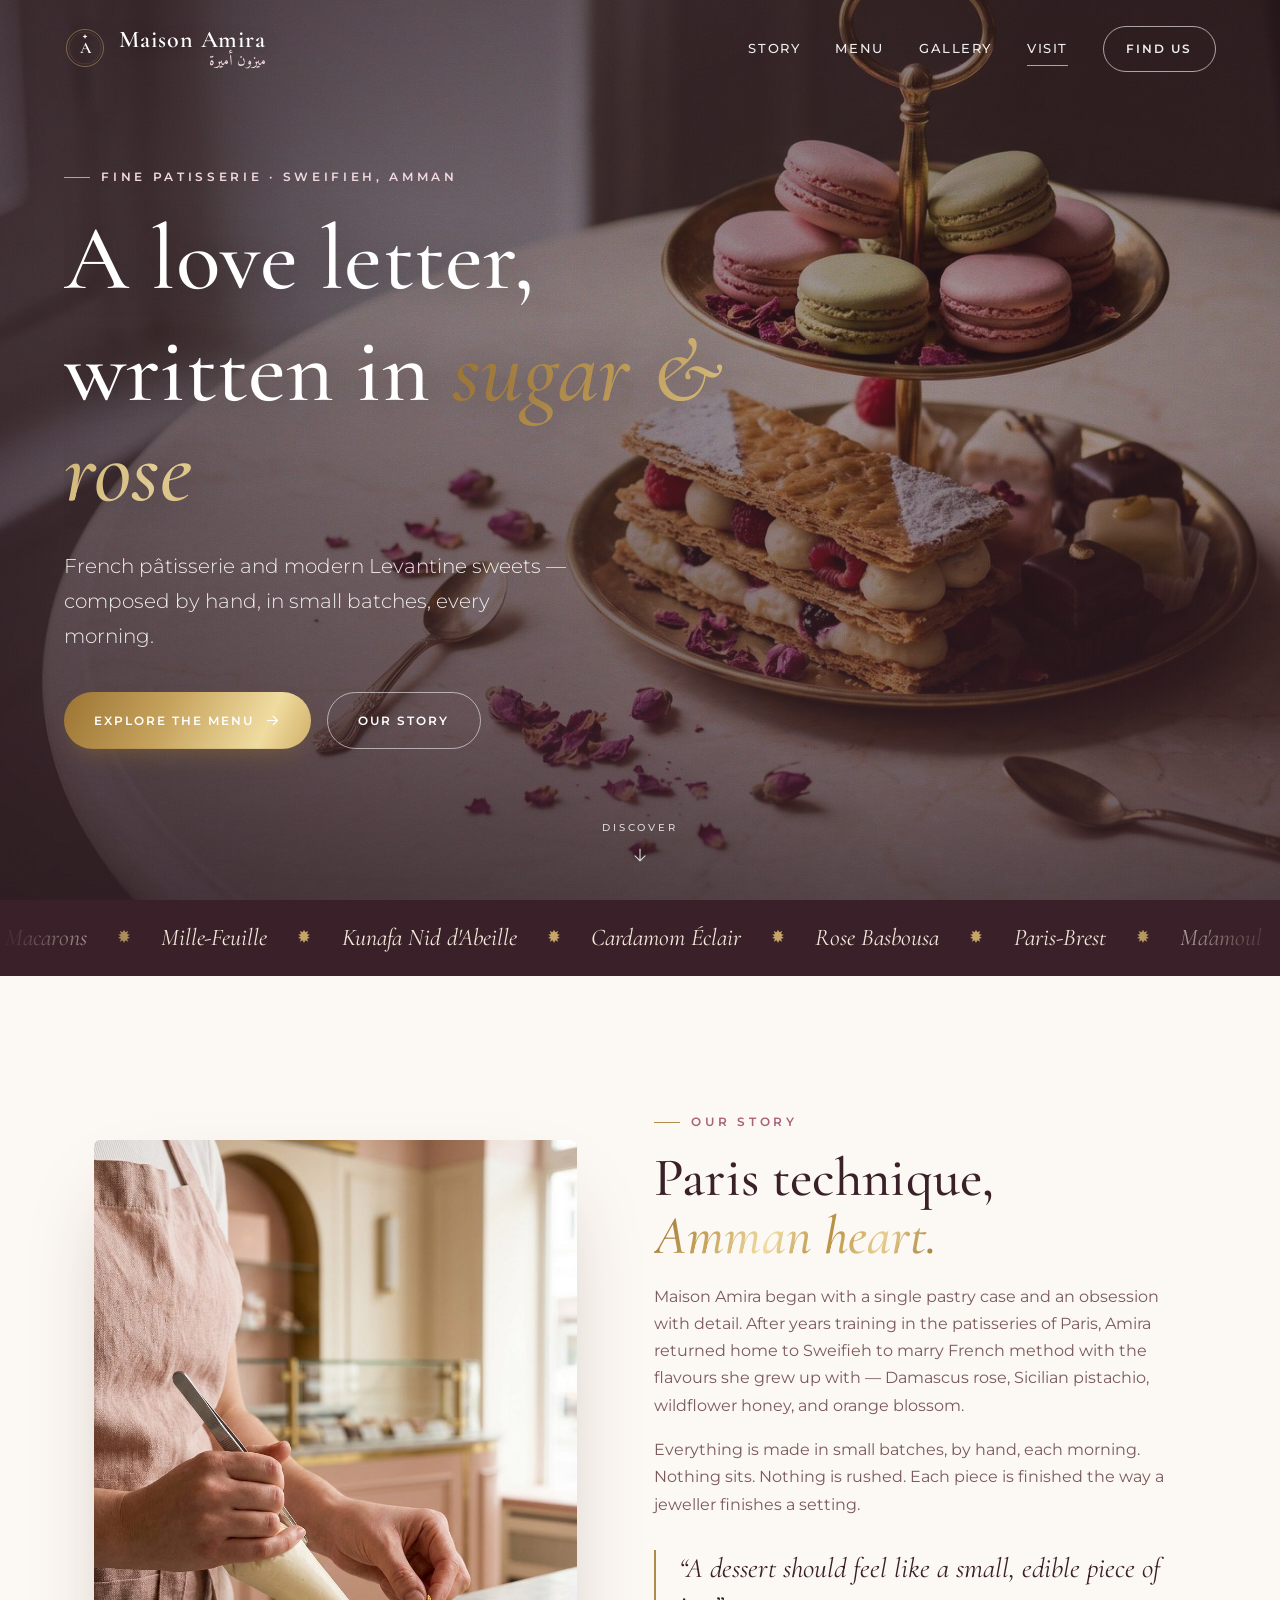
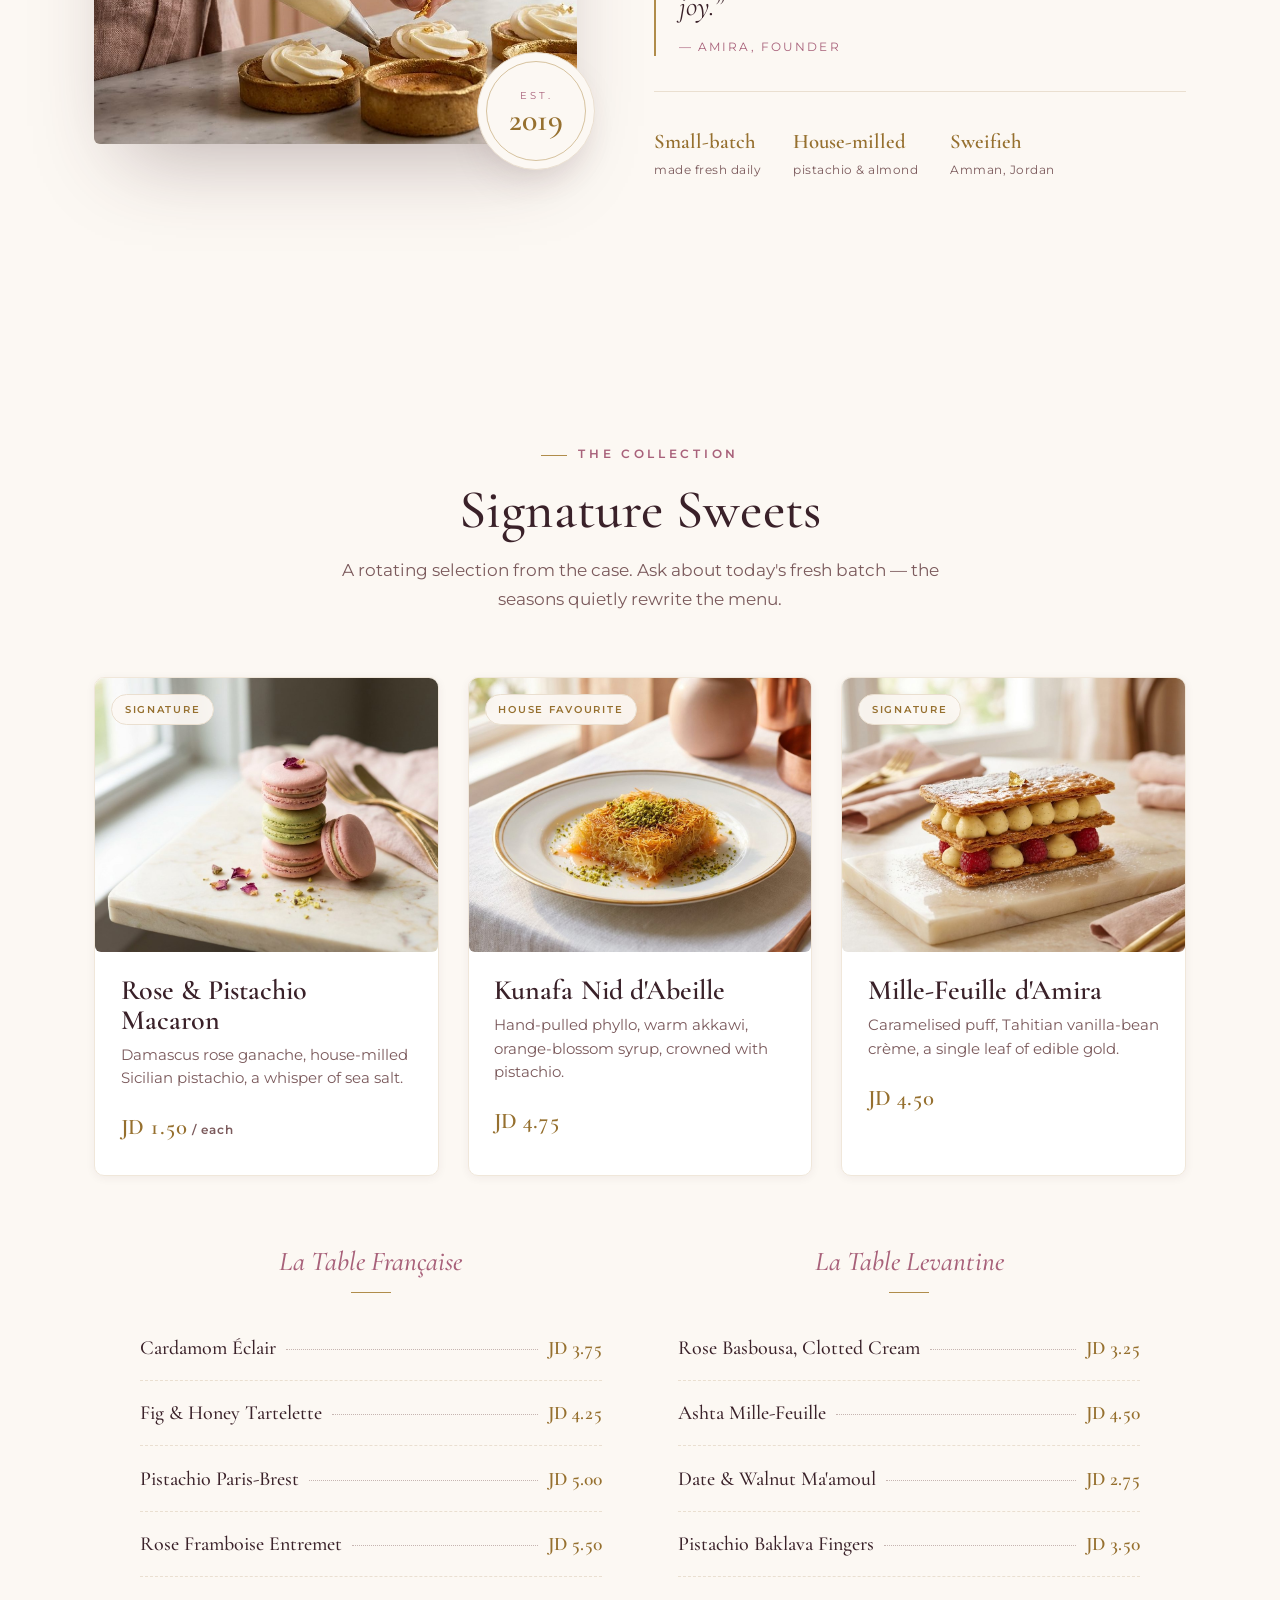
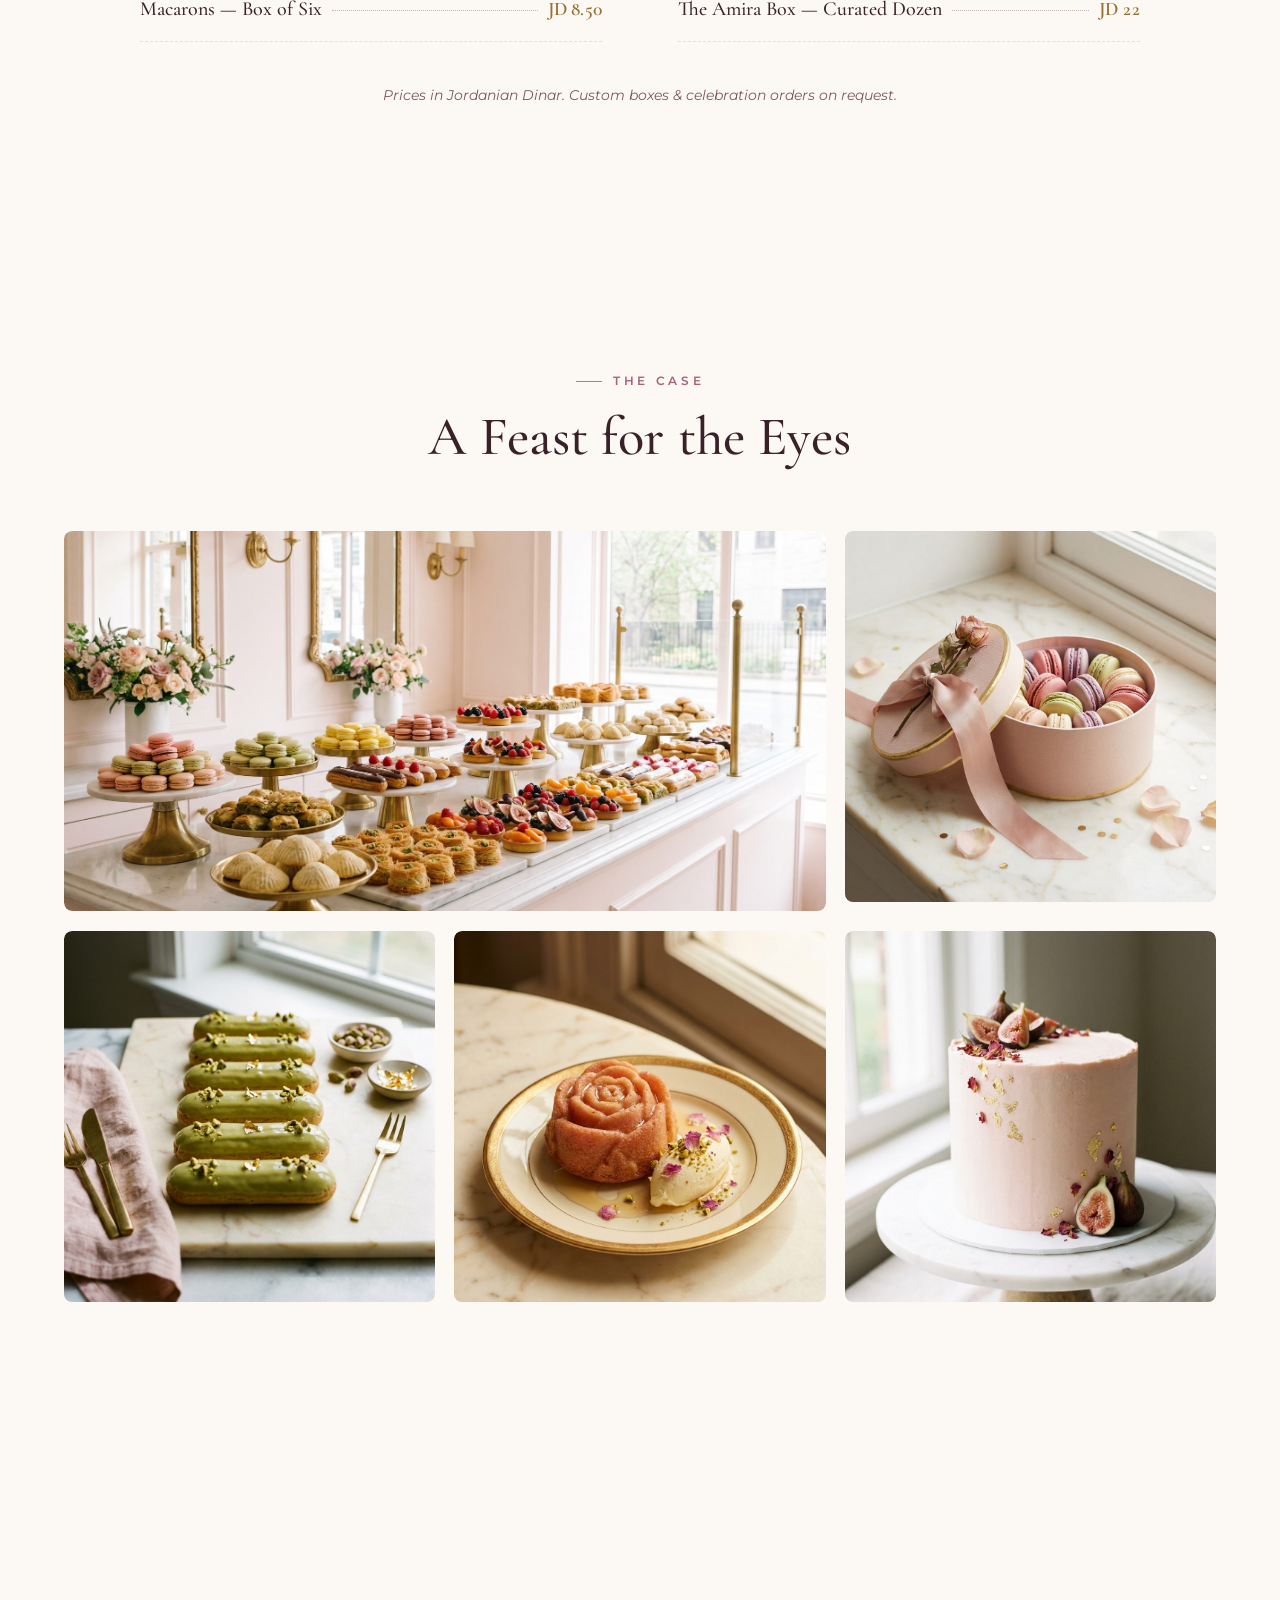
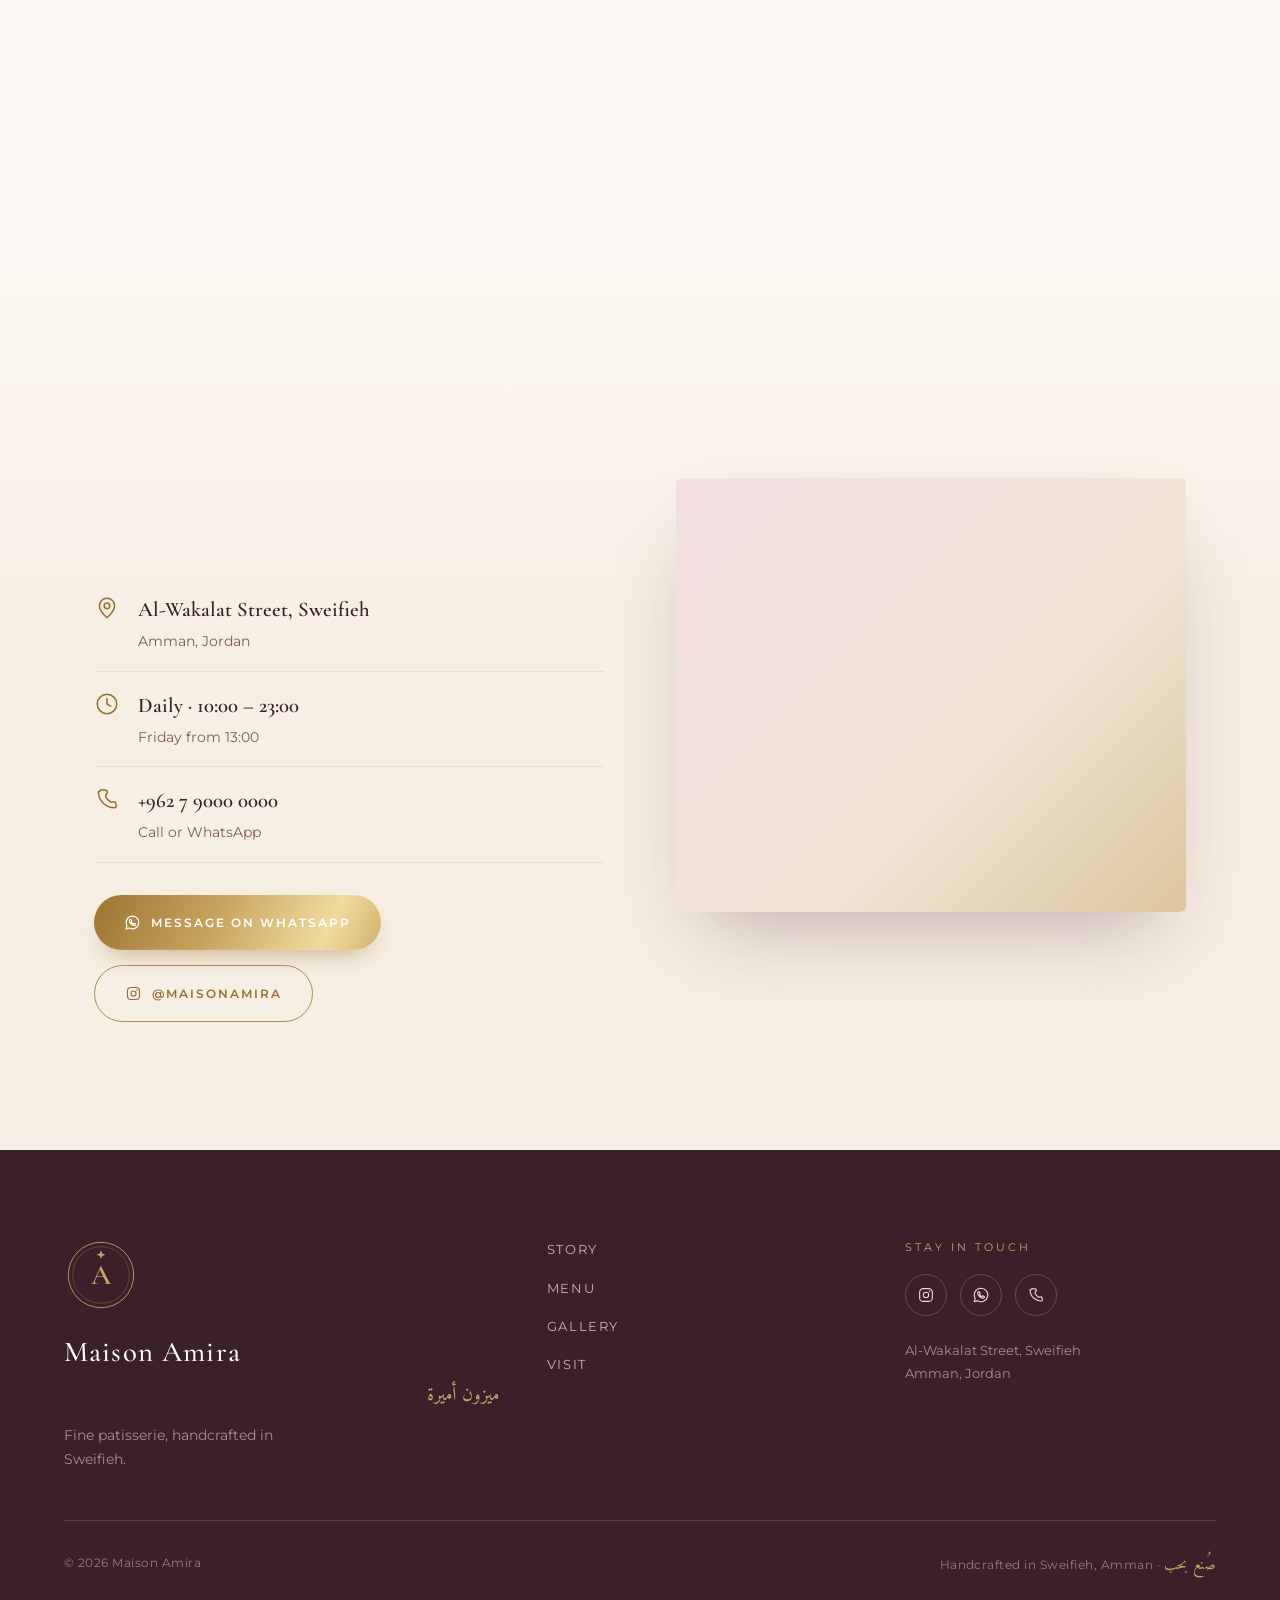
==== commit 500d87cc: "Add Vercel config with strict security headers - vercel.json: HSTS, CSP, nosniff, Referrer-Policy, P" ====
--- a/index.html
+++ b/index.html
@@ -178,7 +178,7 @@
     <div class="story__grid">
       <div class="story__media reveal">
         <div class="img-frame img-frame--tall">
-          <img loading="lazy" onerror="this.classList.add('img-failed')"
+          <img loading="lazy"
                src="assets/img/story.jpg"
                alt="A Maison Amira pastry chef pipes cream and places gold leaf onto delicate tartlets" />
         </div>
@@ -231,7 +231,7 @@
     <div class="menu__featured">
       <article class="feat reveal">
         <div class="img-frame feat__img">
-          <img loading="lazy" onerror="this.classList.add('img-failed')"
+          <img loading="lazy"
                src="assets/img/macaron.jpg"
                alt="Rose and pistachio macarons stacked on marble" />
           <span class="feat__tag">Signature</span>
@@ -245,7 +245,7 @@
 
       <article class="feat reveal" data-reveal-delay="1">
         <div class="img-frame feat__img">
-          <img loading="lazy" onerror="this.classList.add('img-failed')"
+          <img loading="lazy"
                src="assets/img/kunafa.jpg"
                alt="Golden kunafa topped with crushed pistachio on a gold-rimmed plate" />
           <span class="feat__tag">House Favourite</span>
@@ -259,7 +259,7 @@
 
       <article class="feat reveal" data-reveal-delay="2">
         <div class="img-frame feat__img">
-          <img loading="lazy" onerror="this.classList.add('img-failed')"
+          <img loading="lazy"
                src="assets/img/millefeuille.jpg"
                alt="Mille-feuille with vanilla cream, raspberries and gold leaf" />
           <span class="feat__tag">Signature</span>
@@ -310,27 +310,27 @@
 
     <div class="gallery__grid">
       <figure class="gcard reveal" data-src="assets/img/display.jpg">
-        <div class="img-frame"><img loading="lazy" onerror="this.classList.add('img-failed')" src="assets/img/display.jpg" alt="The Maison Amira patisserie counter, laid with pastries on gold stands" /></div>
+        <div class="img-frame"><img loading="lazy" src="assets/img/display.jpg" alt="The Maison Amira patisserie counter, laid with pastries on gold stands" /></div>
         <figcaption>The patisserie counter</figcaption>
       </figure>
       <figure class="gcard reveal" data-reveal-delay="1" data-src="assets/img/box.jpg">
-        <div class="img-frame"><img loading="lazy" onerror="this.classList.add('img-failed')" src="assets/img/box.jpg" alt="A blush gift box of assorted macarons tied with silk ribbon" /></div>
+        <div class="img-frame"><img loading="lazy" src="assets/img/box.jpg" alt="A blush gift box of assorted macarons tied with silk ribbon" /></div>
         <figcaption>The Amira Box</figcaption>
       </figure>
       <figure class="gcard reveal" data-reveal-delay="2" data-src="assets/img/eclair.jpg">
-        <div class="img-frame"><img loading="lazy" onerror="this.classList.add('img-failed')" src="assets/img/eclair.jpg" alt="Pistachio-glazed éclairs finished with gold leaf" /></div>
+        <div class="img-frame"><img loading="lazy" src="assets/img/eclair.jpg" alt="Pistachio-glazed éclairs finished with gold leaf" /></div>
         <figcaption>Pistachio éclairs</figcaption>
       </figure>
       <figure class="gcard reveal" data-src="assets/img/basbousa.jpg">
-        <div class="img-frame"><img loading="lazy" onerror="this.classList.add('img-failed')" src="assets/img/basbousa.jpg" alt="Rose basbousa with a quenelle of clotted cream and pistachio" /></div>
+        <div class="img-frame"><img loading="lazy" src="assets/img/basbousa.jpg" alt="Rose basbousa with a quenelle of clotted cream and pistachio" /></div>
         <figcaption>Rose basbousa &amp; cream</figcaption>
       </figure>
       <figure class="gcard reveal" data-reveal-delay="1" data-src="assets/img/cake.jpg">
-        <div class="img-frame"><img loading="lazy" onerror="this.classList.add('img-failed')" src="assets/img/cake.jpg" alt="A blush celebration cake with gold leaf and fresh figs" /></div>
+        <div class="img-frame"><img loading="lazy" src="assets/img/cake.jpg" alt="A blush celebration cake with gold leaf and fresh figs" /></div>
         <figcaption>Celebration cakes, to order</figcaption>
       </figure>
       <figure class="gcard reveal" data-reveal-delay="2" data-src="assets/img/tart.jpg">
-        <div class="img-frame"><img loading="lazy" onerror="this.classList.add('img-failed')" src="assets/img/tart.jpg" alt="Fig and honey tartelette with vanilla cream" /></div>
+        <div class="img-frame"><img loading="lazy" src="assets/img/tart.jpg" alt="Fig and honey tartelette with vanilla cream" /></div>
         <figcaption>Fig &amp; honey tartelette</figcaption>
       </figure>
     </div>
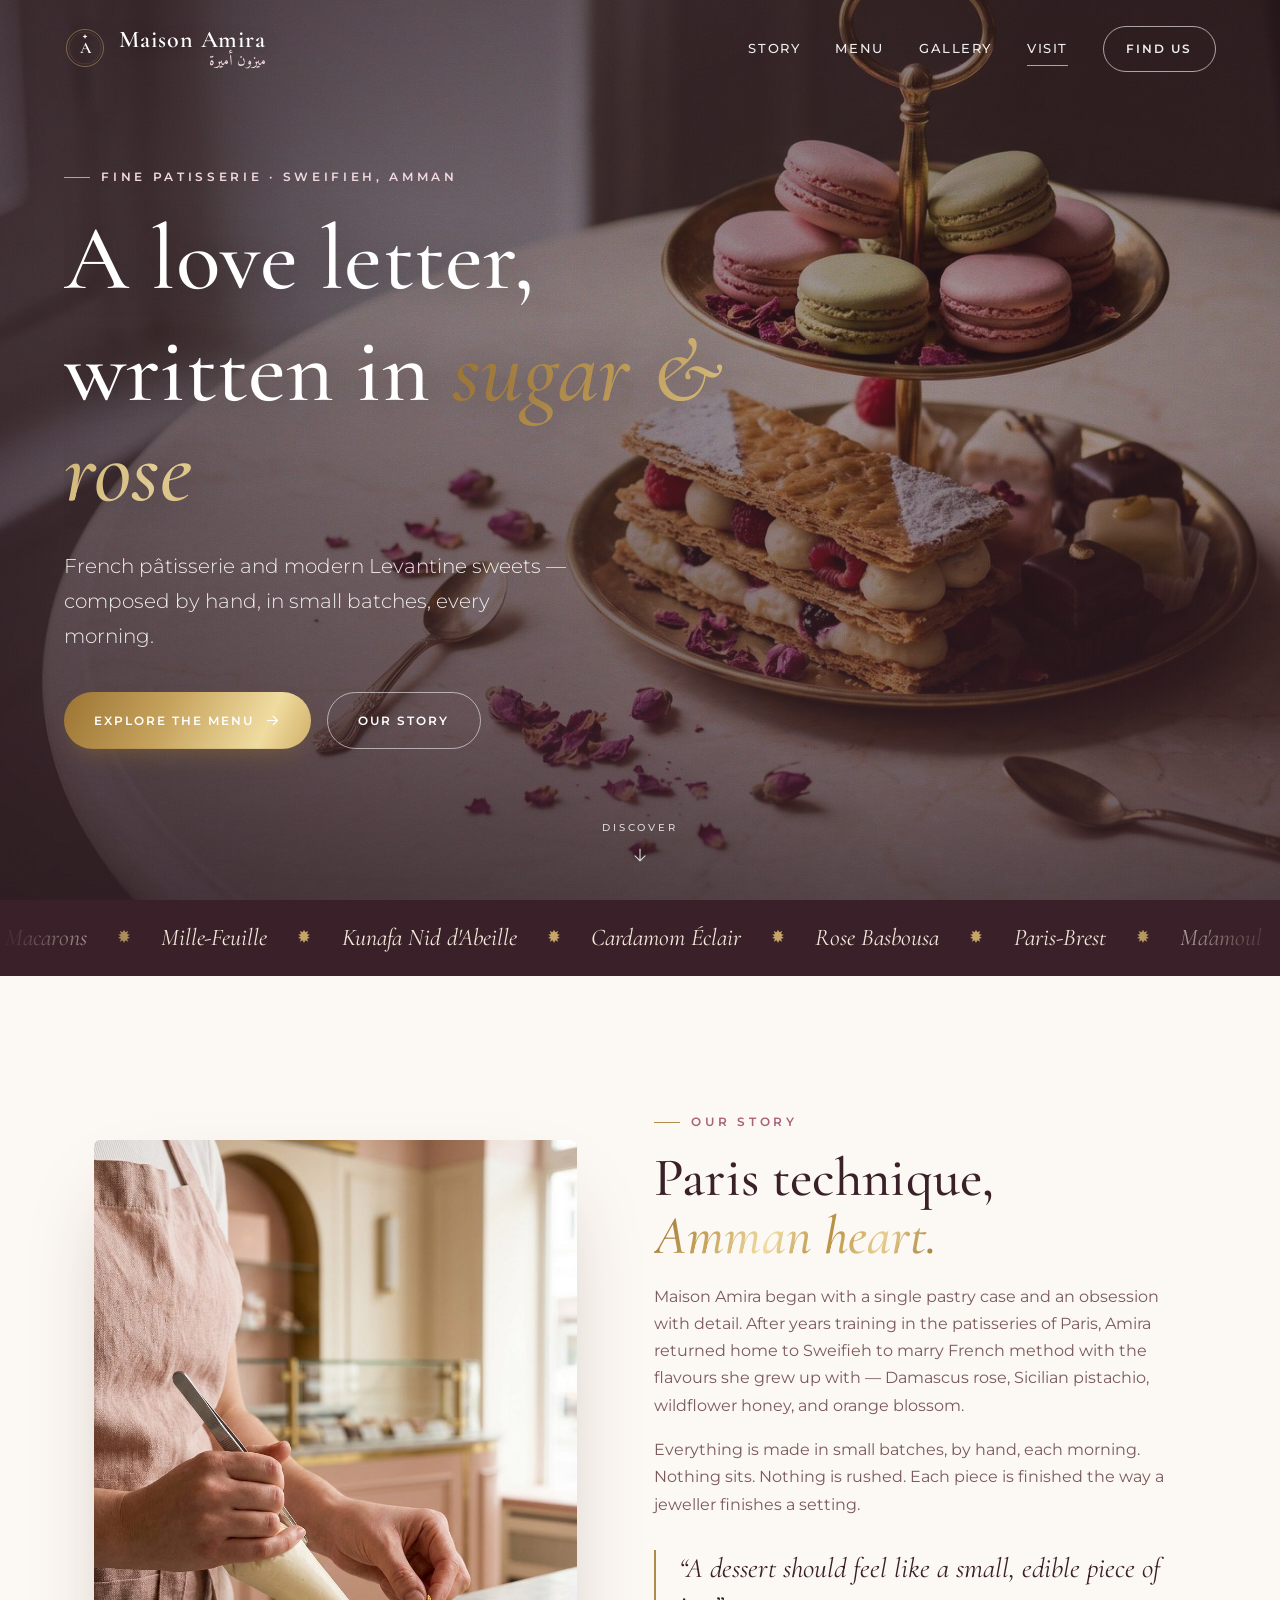
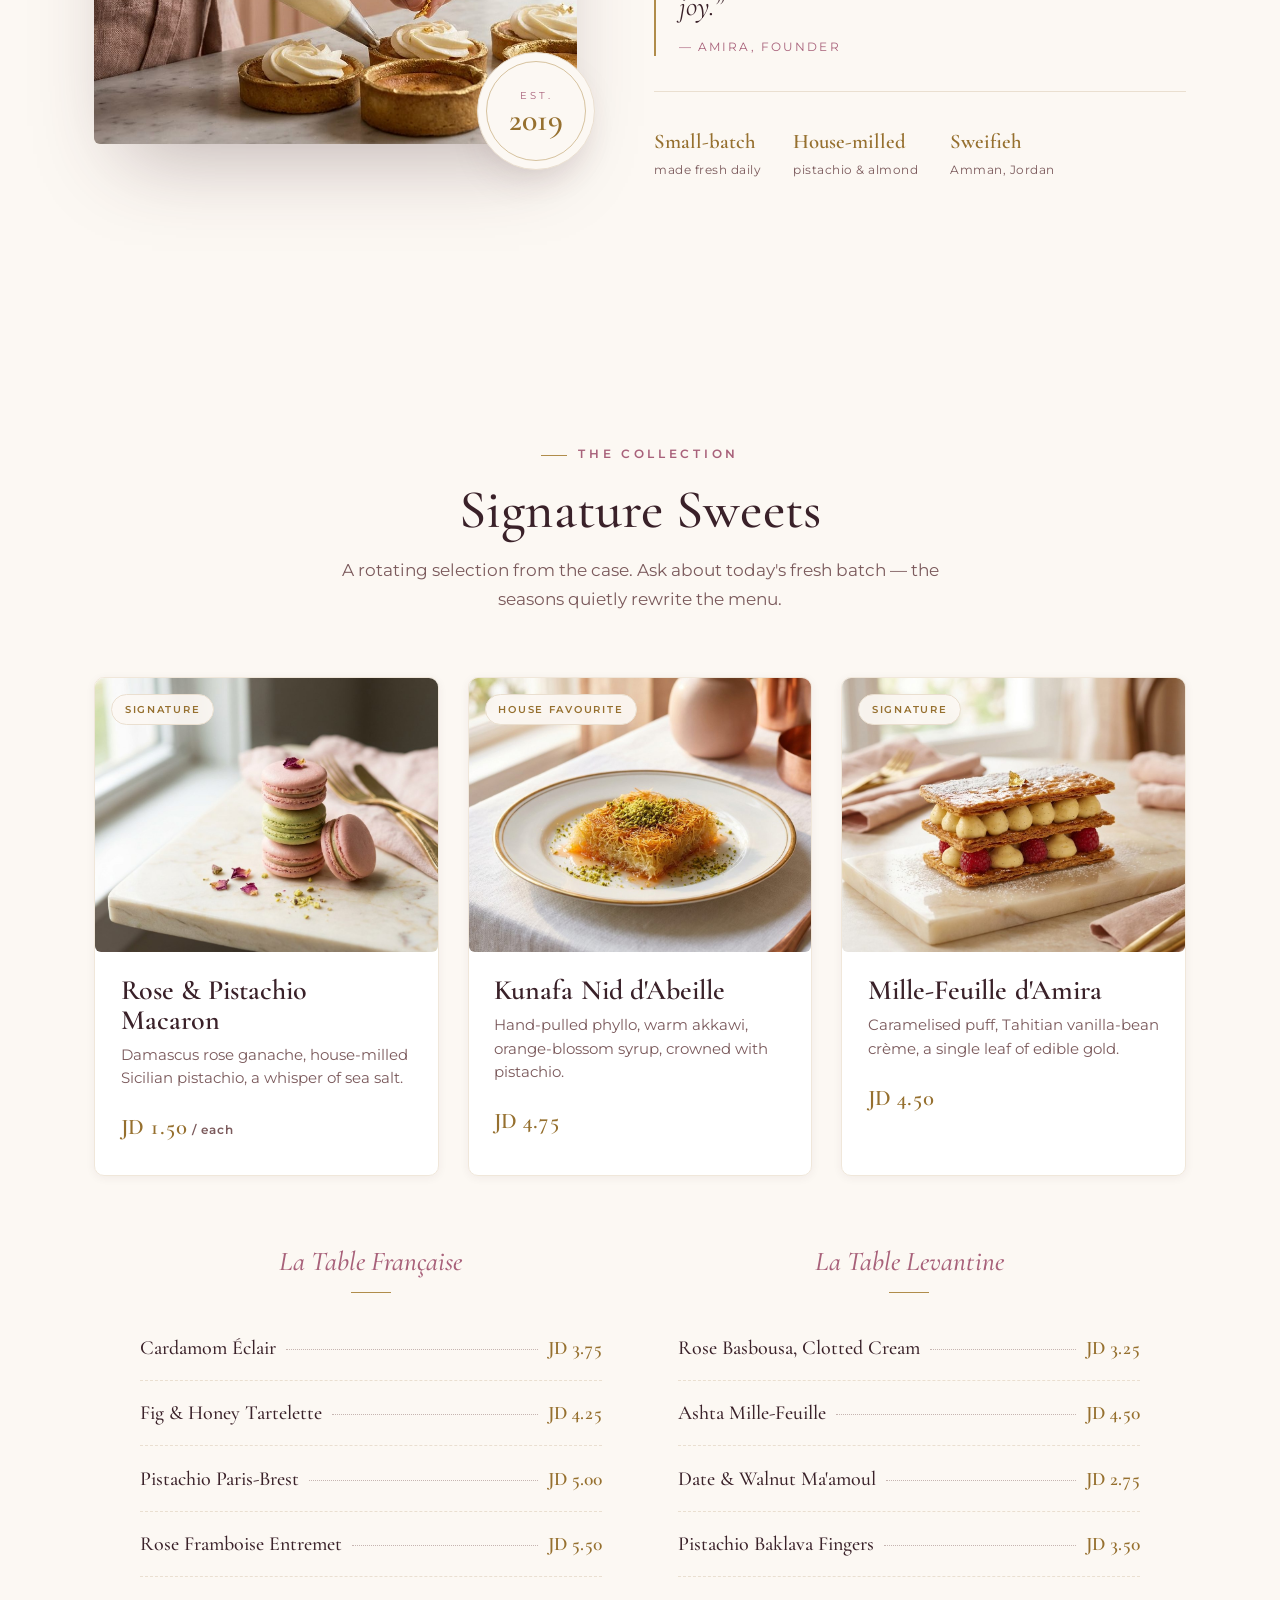
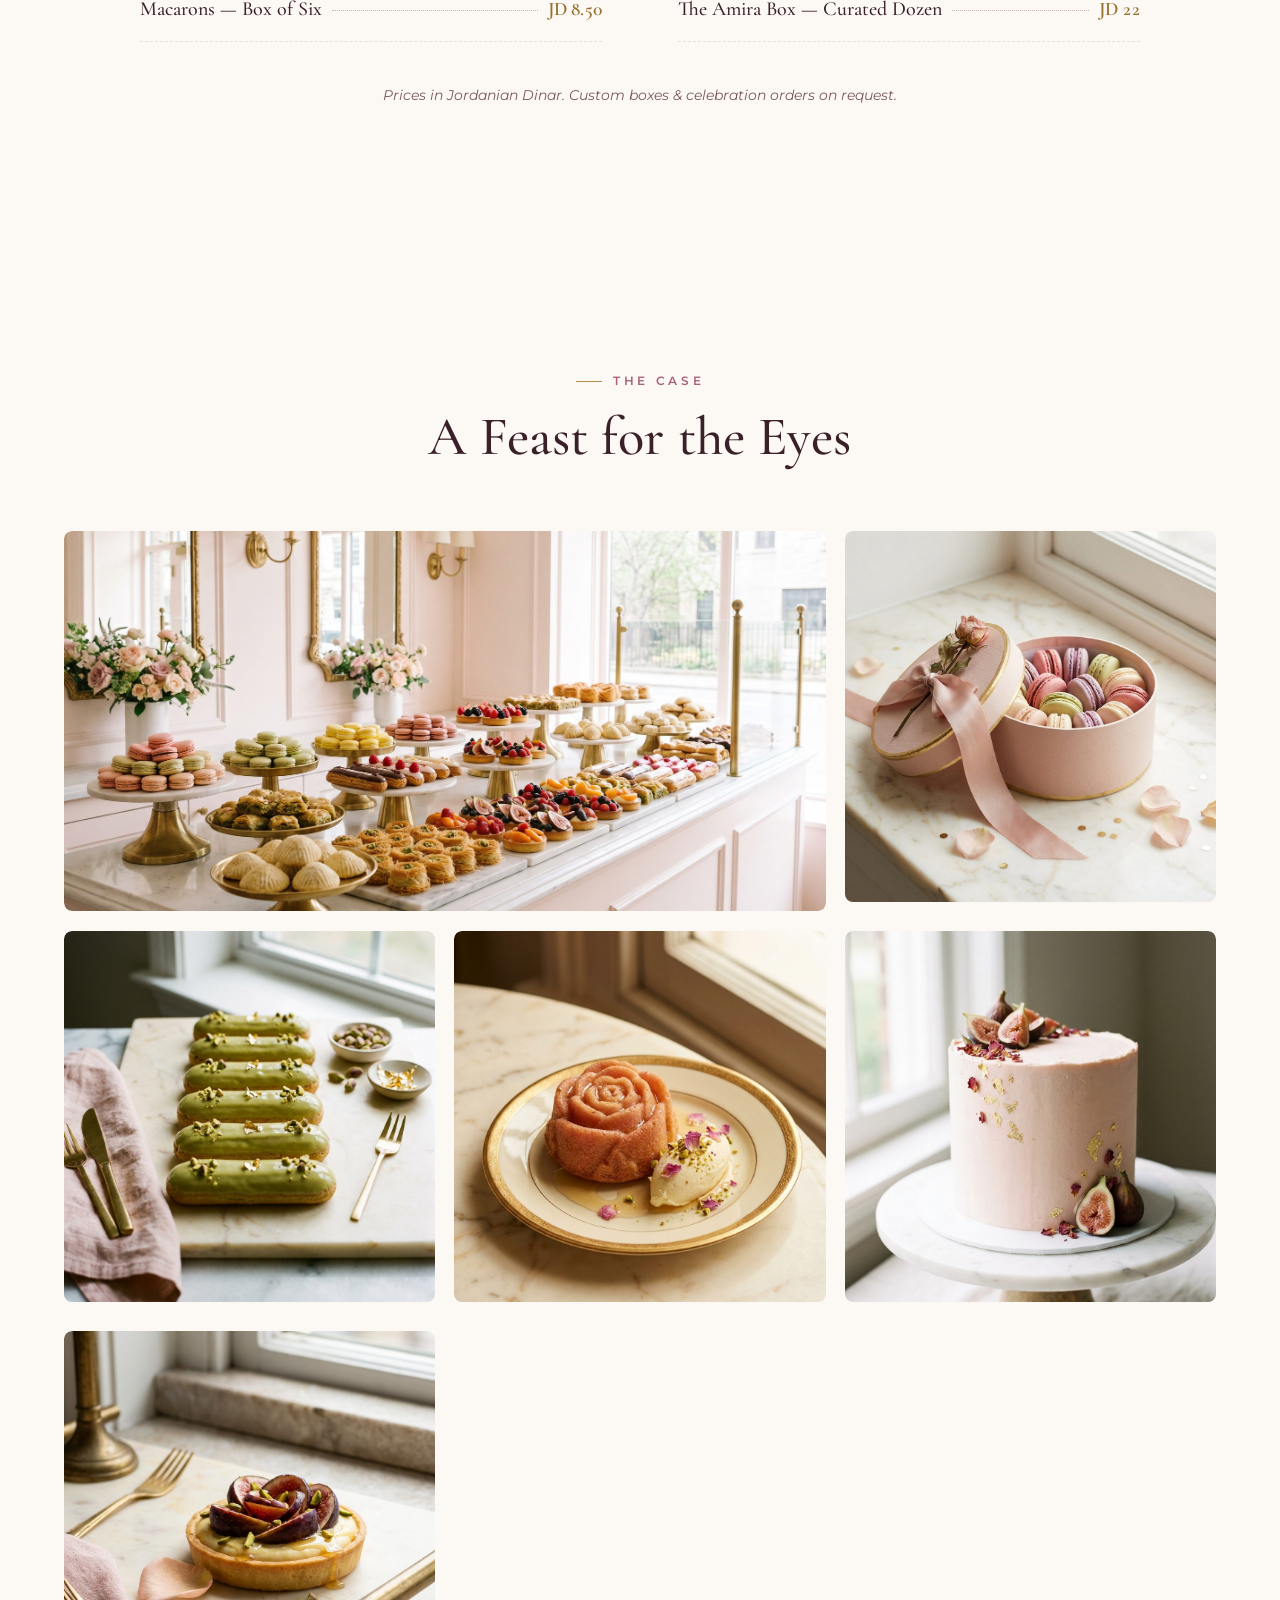
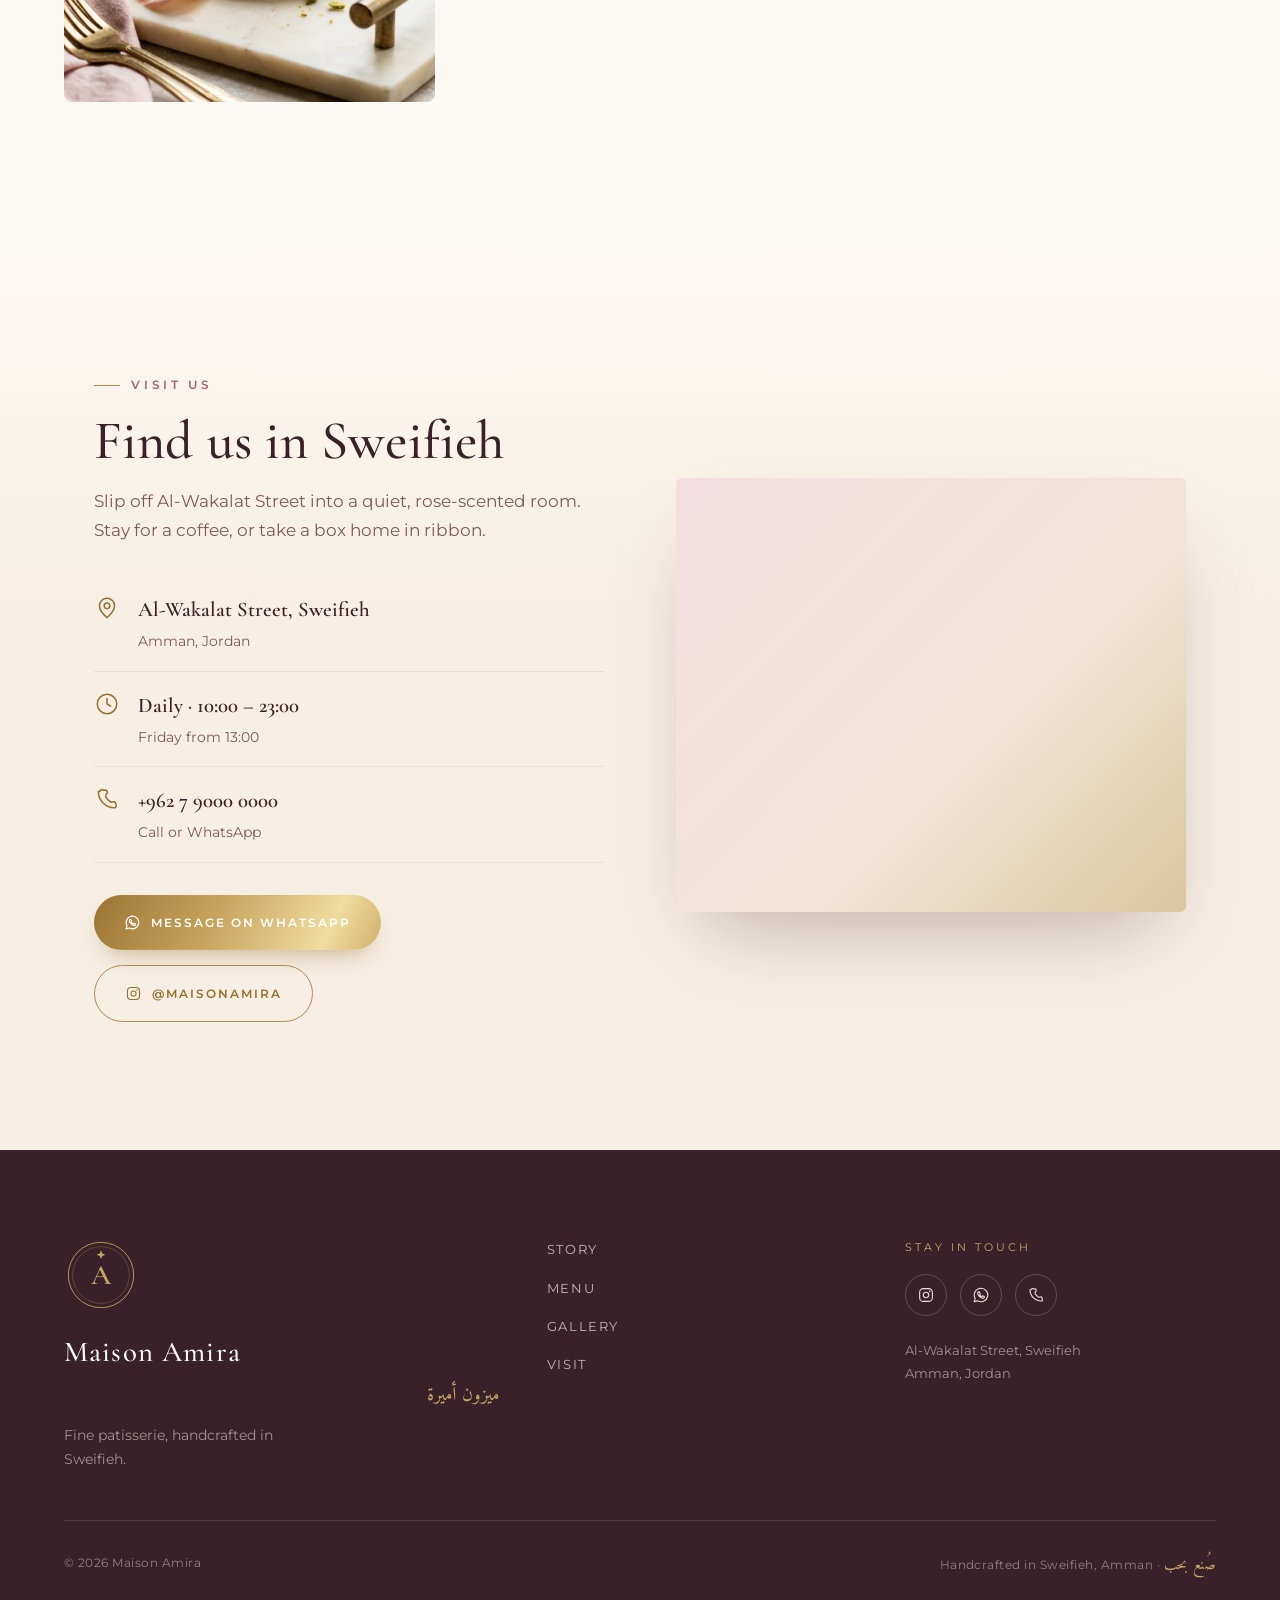
==== commit 32f71bc5: "Fix og:image to absolute URL for social link previews Relative og:image paths are not resolved by Wh" ====
--- a/index.html
+++ b/index.html
@@ -11,7 +11,8 @@
 <meta property="og:type" content="website" />
 <meta property="og:title" content="Maison Amira — Fine Patisserie · Sweifieh, Amman" />
 <meta property="og:description" content="French pâtisserie and modern Levantine sweets, handcrafted in small batches every morning in Sweifieh, Amman." />
-<meta property="og:image" content="assets/img/hero.jpg" />
+<meta property="og:image" content="https://yousefawad15.github.io/maison-amira/assets/img/hero.jpg" />
+<meta property="og:url" content="https://yousefawad15.github.io/maison-amira/" />
 <meta name="twitter:card" content="summary_large_image" />
 
 <!-- Favicon: inline SVG monogram -->
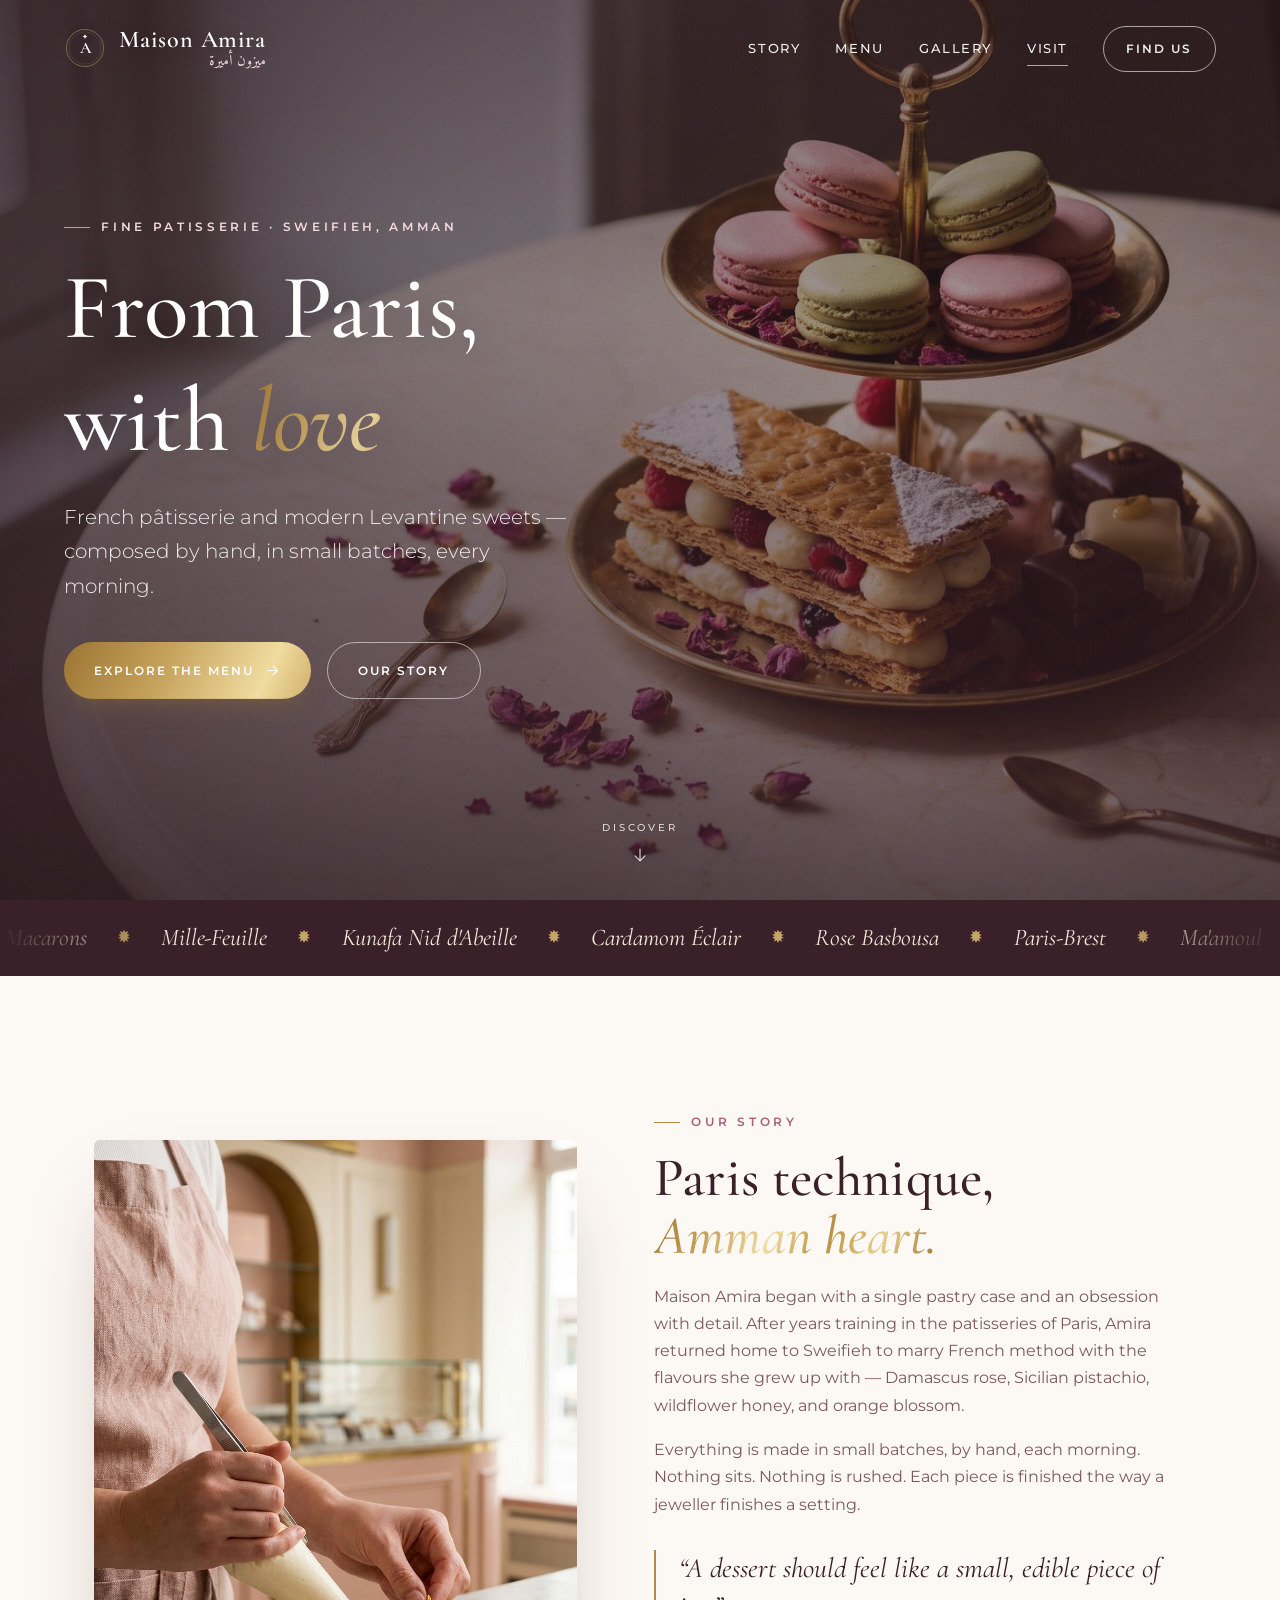
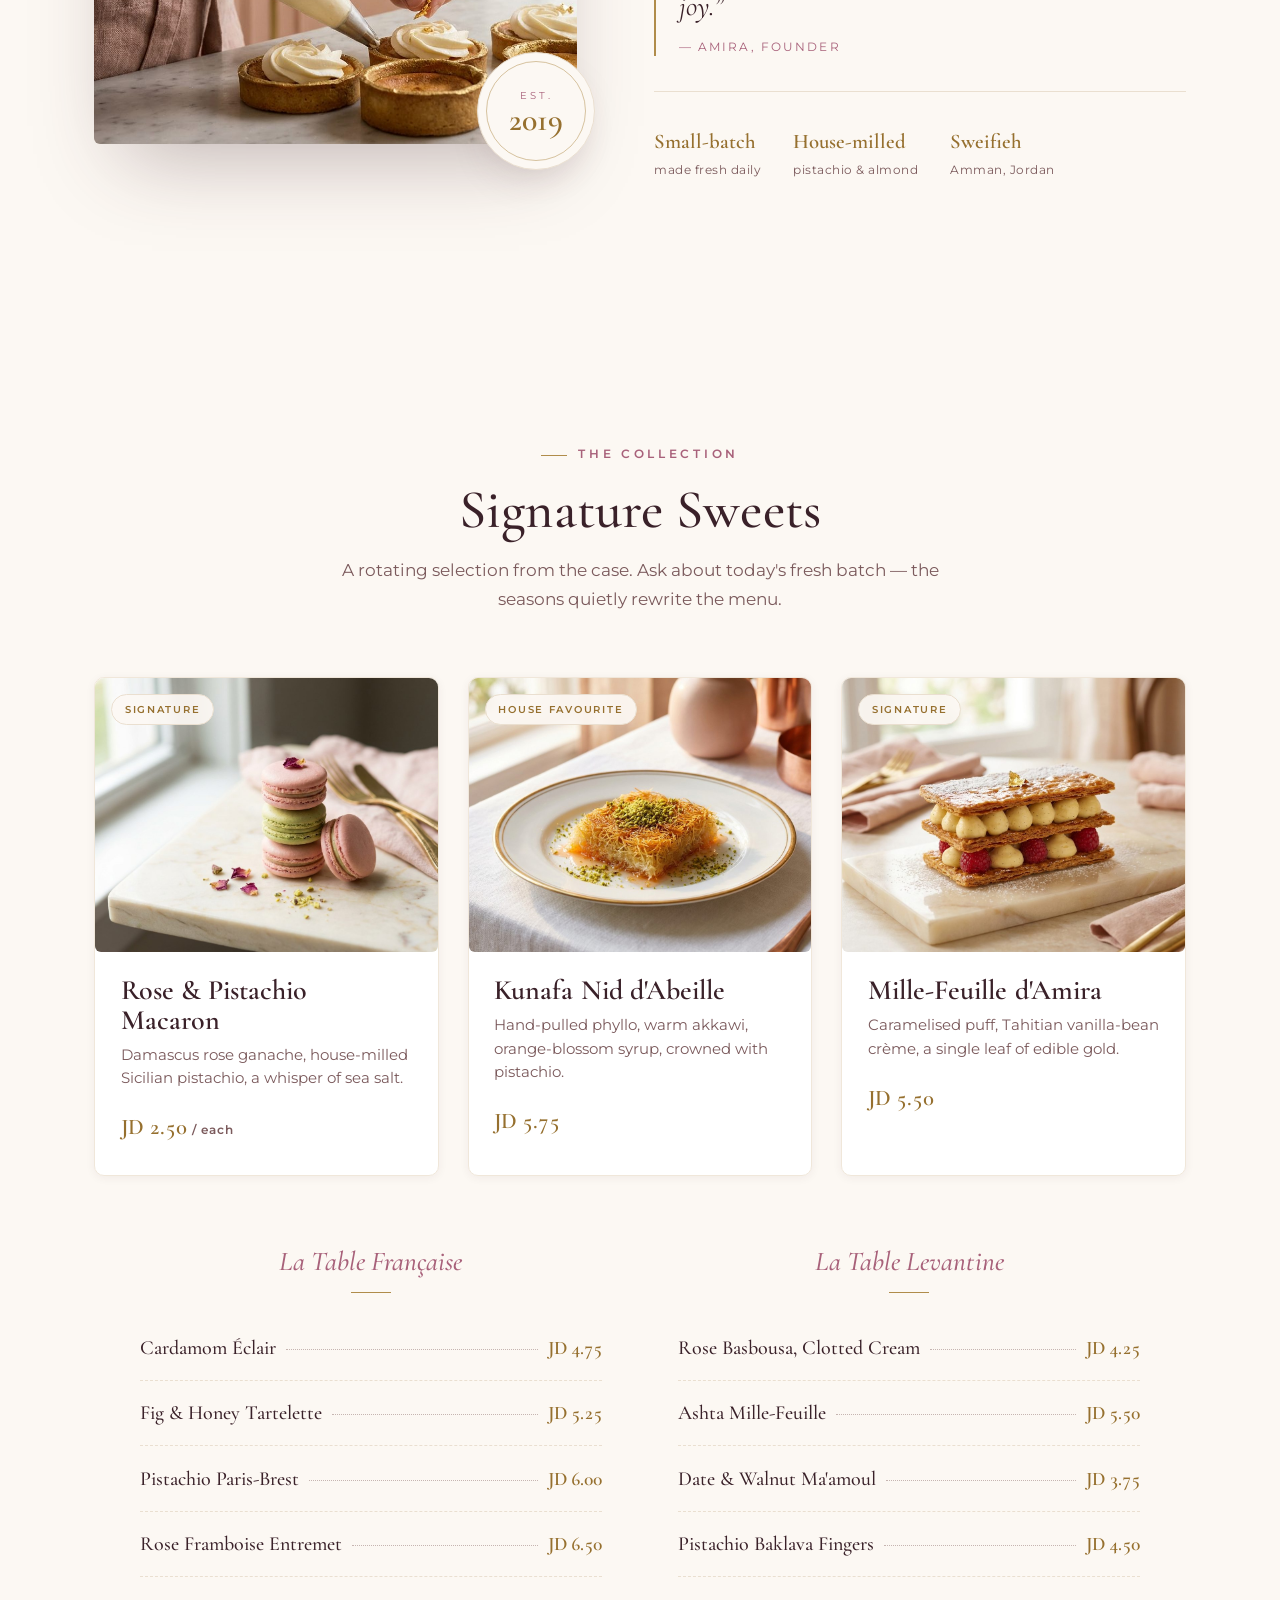
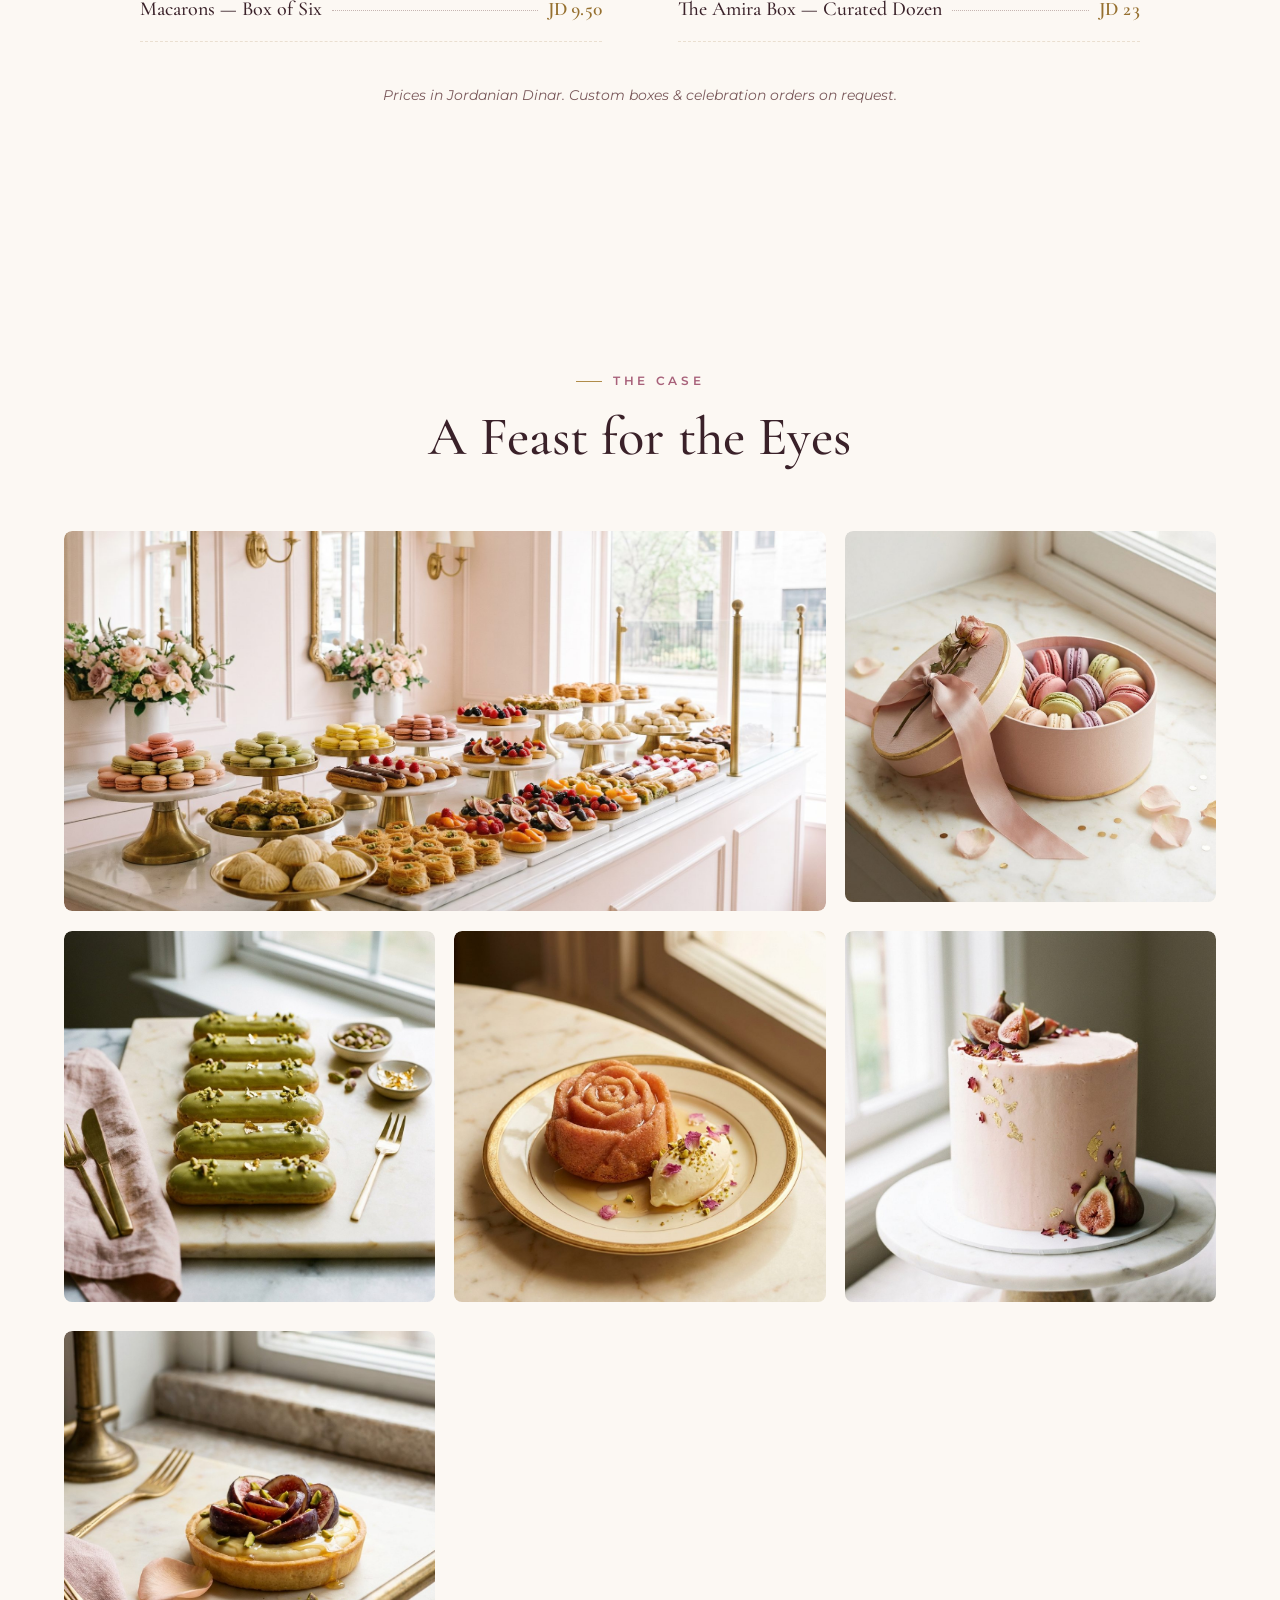
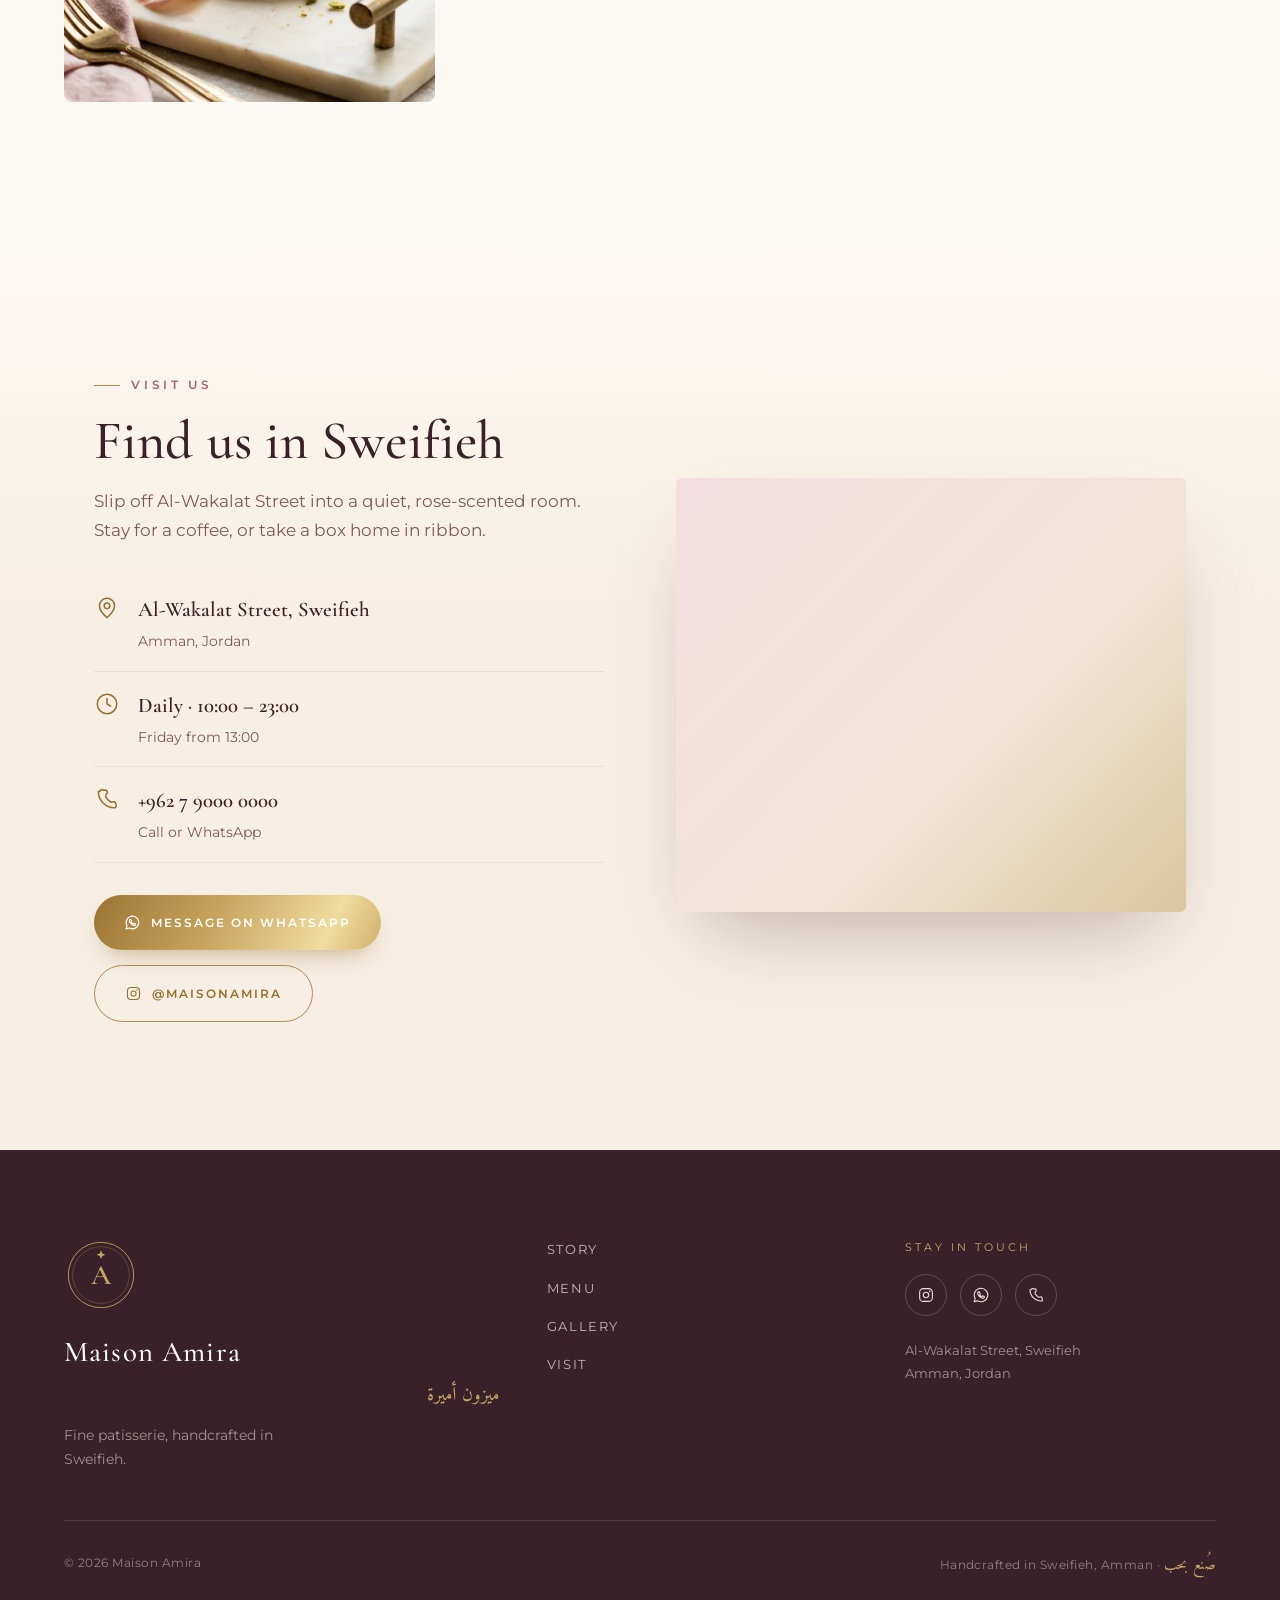
==== commit 5fd64d8a: "Update hero headline and raise all menu prices by JD 1 - Hero headline changed to: From Paris, with " ====
--- a/index.html
+++ b/index.html
@@ -117,8 +117,8 @@
     <div class="hero__content" data-parallax="-0.06">
       <p class="eyebrow eyebrow--light hero__el">Fine Patisserie · Sweifieh, Amman</p>
       <h1 class="hero__title">
-        <span class="line"><span class="line__inner">A love letter,</span></span>
-        <span class="line"><span class="line__inner">written in <em>sugar &amp; rose</em></span></span>
+        <span class="line"><span class="line__inner">From Paris,</span></span>
+        <span class="line"><span class="line__inner">with <em>love</em></span></span>
       </h1>
       <p class="hero__sub hero__el">
         French pâtisserie and modern Levantine sweets — composed by hand,
@@ -240,7 +240,7 @@
         <div class="feat__body">
           <h3>Rose &amp; Pistachio Macaron</h3>
           <p>Damascus rose ganache, house-milled Sicilian pistachio, a whisper of sea salt.</p>
-          <span class="feat__price">JD 1.50 <em>/ each</em></span>
+          <span class="feat__price">JD 2.50 <em>/ each</em></span>
         </div>
       </article>
 
@@ -254,7 +254,7 @@
         <div class="feat__body">
           <h3>Kunafa Nid d'Abeille</h3>
           <p>Hand-pulled phyllo, warm akkawi, orange-blossom syrup, crowned with pistachio.</p>
-          <span class="feat__price">JD 4.75</span>
+          <span class="feat__price">JD 5.75</span>
         </div>
       </article>
 
@@ -268,7 +268,7 @@
         <div class="feat__body">
           <h3>Mille-Feuille d'Amira</h3>
           <p>Caramelised puff, Tahitian vanilla-bean crème, a single leaf of edible gold.</p>
-          <span class="feat__price">JD 4.50</span>
+          <span class="feat__price">JD 5.50</span>
         </div>
       </article>
     </div>
@@ -278,22 +278,22 @@
       <div class="menu__col reveal">
         <h3 class="menu__cat">La Table Française</h3>
         <ul class="menu__list">
-          <li><span class="menu__name">Cardamom Éclair</span><span class="menu__dots"></span><span class="menu__price">JD 3.75</span></li>
-          <li><span class="menu__name">Fig &amp; Honey Tartelette</span><span class="menu__dots"></span><span class="menu__price">JD 4.25</span></li>
-          <li><span class="menu__name">Pistachio Paris-Brest</span><span class="menu__dots"></span><span class="menu__price">JD 5.00</span></li>
-          <li><span class="menu__name">Rose Framboise Entremet</span><span class="menu__dots"></span><span class="menu__price">JD 5.50</span></li>
-          <li><span class="menu__name">Macarons — Box of Six</span><span class="menu__dots"></span><span class="menu__price">JD 8.50</span></li>
+          <li><span class="menu__name">Cardamom Éclair</span><span class="menu__dots"></span><span class="menu__price">JD 4.75</span></li>
+          <li><span class="menu__name">Fig &amp; Honey Tartelette</span><span class="menu__dots"></span><span class="menu__price">JD 5.25</span></li>
+          <li><span class="menu__name">Pistachio Paris-Brest</span><span class="menu__dots"></span><span class="menu__price">JD 6.00</span></li>
+          <li><span class="menu__name">Rose Framboise Entremet</span><span class="menu__dots"></span><span class="menu__price">JD 6.50</span></li>
+          <li><span class="menu__name">Macarons — Box of Six</span><span class="menu__dots"></span><span class="menu__price">JD 9.50</span></li>
         </ul>
       </div>
 
       <div class="menu__col reveal" data-reveal-delay="1">
         <h3 class="menu__cat">La Table Levantine</h3>
         <ul class="menu__list">
-          <li><span class="menu__name">Rose Basbousa, Clotted Cream</span><span class="menu__dots"></span><span class="menu__price">JD 3.25</span></li>
-          <li><span class="menu__name">Ashta Mille-Feuille</span><span class="menu__dots"></span><span class="menu__price">JD 4.50</span></li>
-          <li><span class="menu__name">Date &amp; Walnut Ma'amoul</span><span class="menu__dots"></span><span class="menu__price">JD 2.75</span></li>
-          <li><span class="menu__name">Pistachio Baklava Fingers</span><span class="menu__dots"></span><span class="menu__price">JD 3.50</span></li>
-          <li><span class="menu__name">The Amira Box — Curated Dozen</span><span class="menu__dots"></span><span class="menu__price">JD 22</span></li>
+          <li><span class="menu__name">Rose Basbousa, Clotted Cream</span><span class="menu__dots"></span><span class="menu__price">JD 4.25</span></li>
+          <li><span class="menu__name">Ashta Mille-Feuille</span><span class="menu__dots"></span><span class="menu__price">JD 5.50</span></li>
+          <li><span class="menu__name">Date &amp; Walnut Ma'amoul</span><span class="menu__dots"></span><span class="menu__price">JD 3.75</span></li>
+          <li><span class="menu__name">Pistachio Baklava Fingers</span><span class="menu__dots"></span><span class="menu__price">JD 4.50</span></li>
+          <li><span class="menu__name">The Amira Box — Curated Dozen</span><span class="menu__dots"></span><span class="menu__price">JD 23</span></li>
         </ul>
       </div>
     </div>
